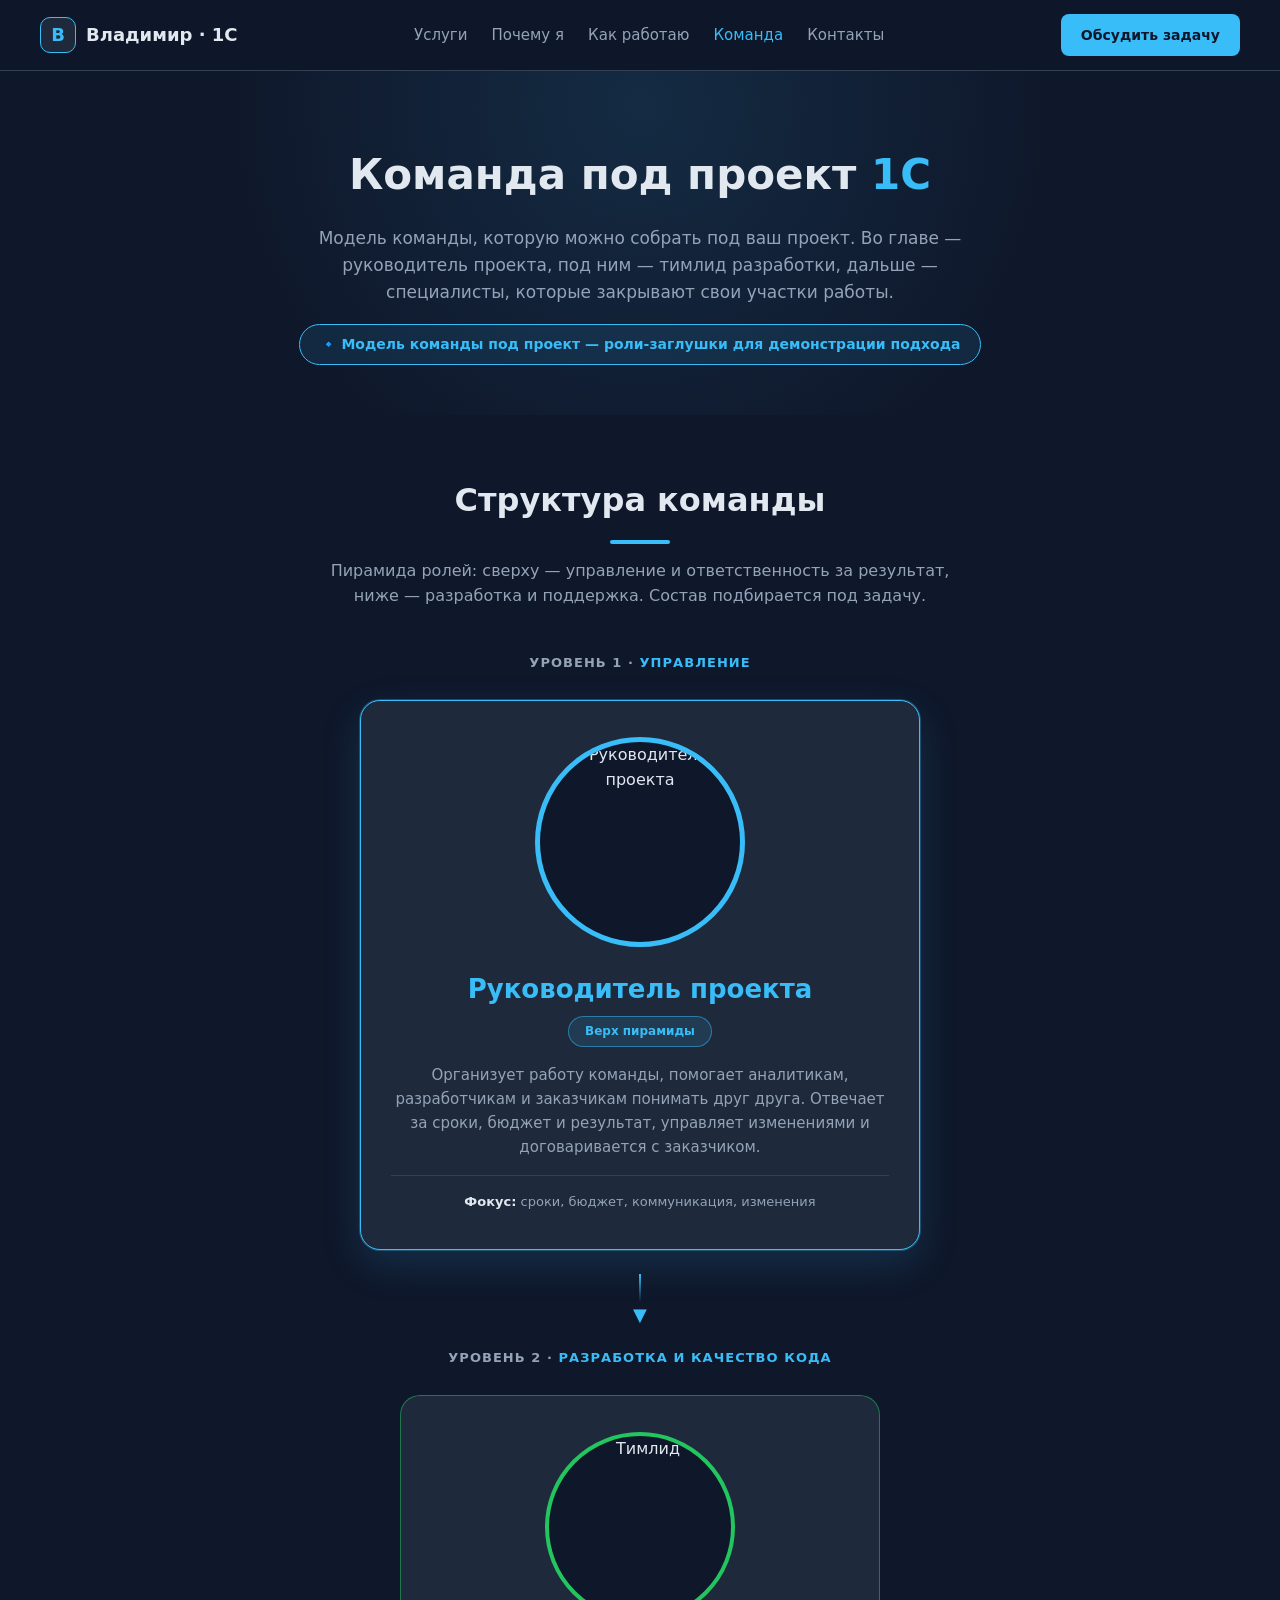
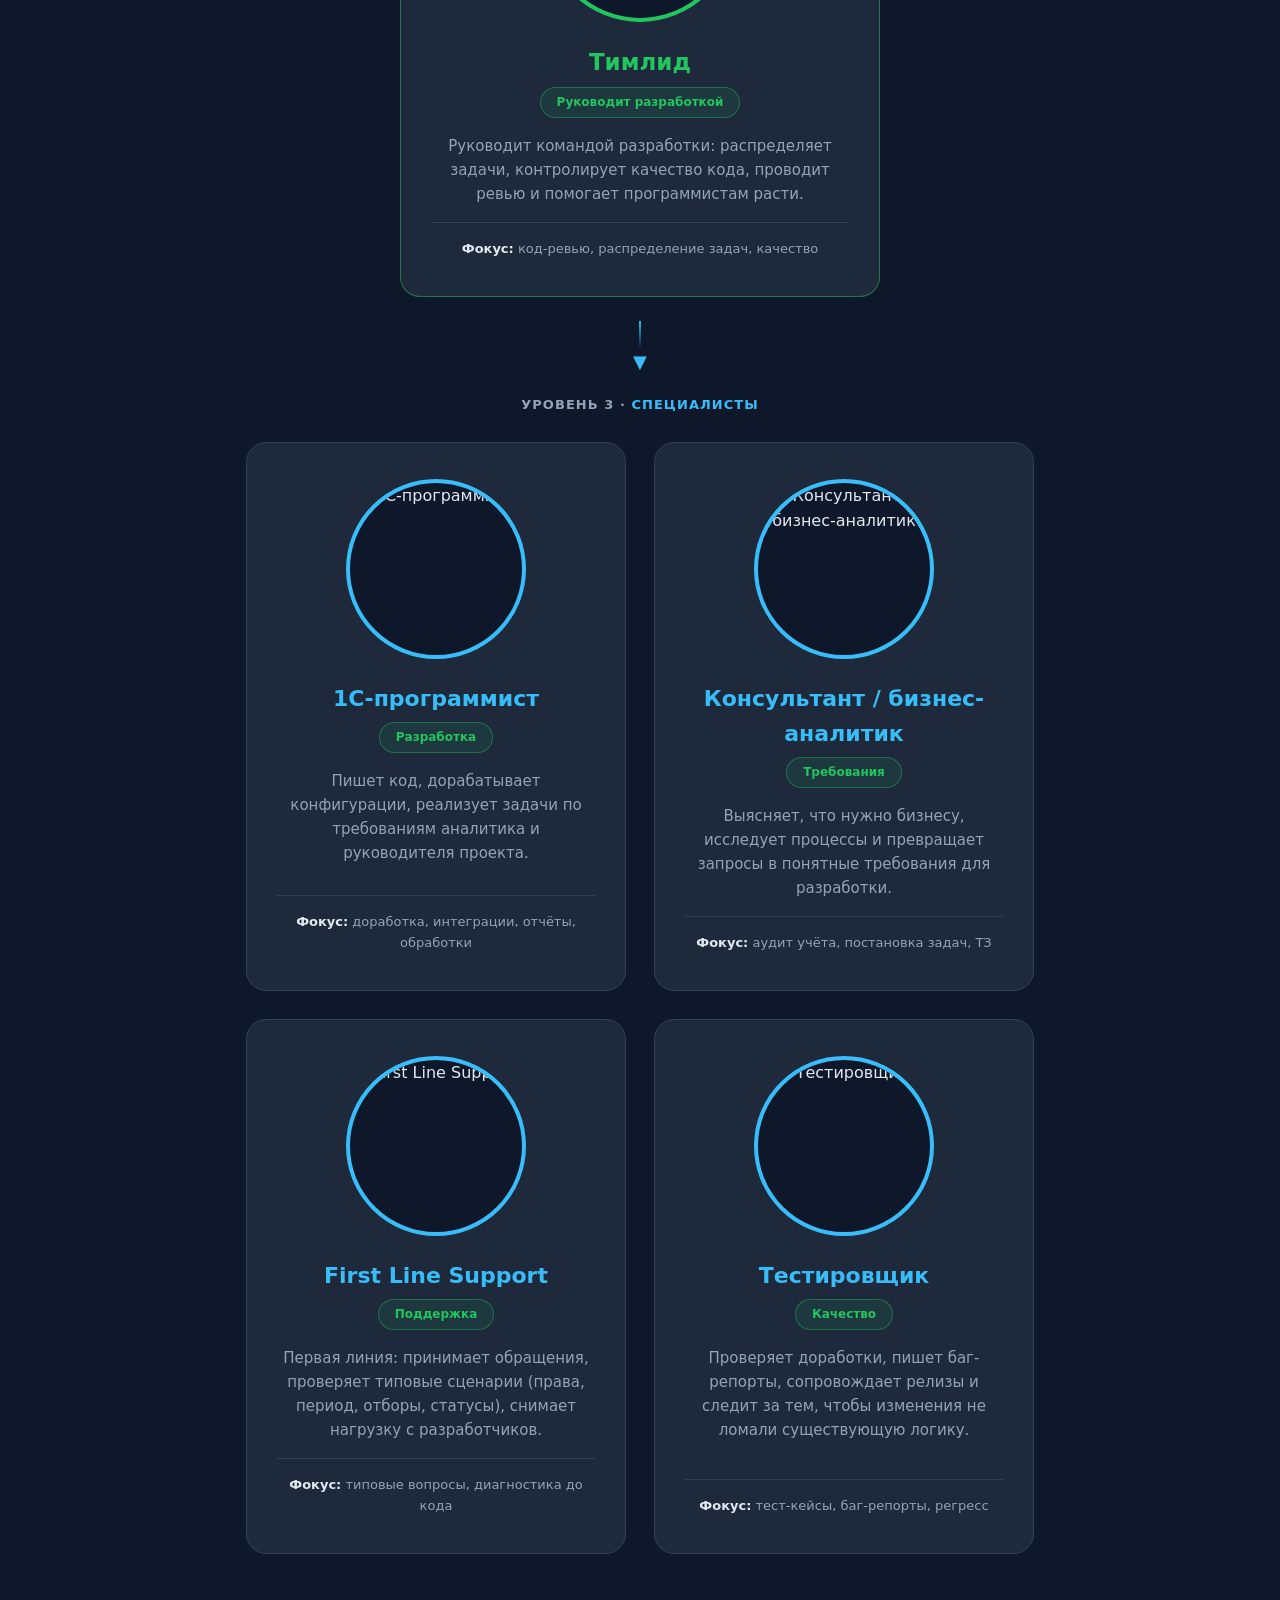
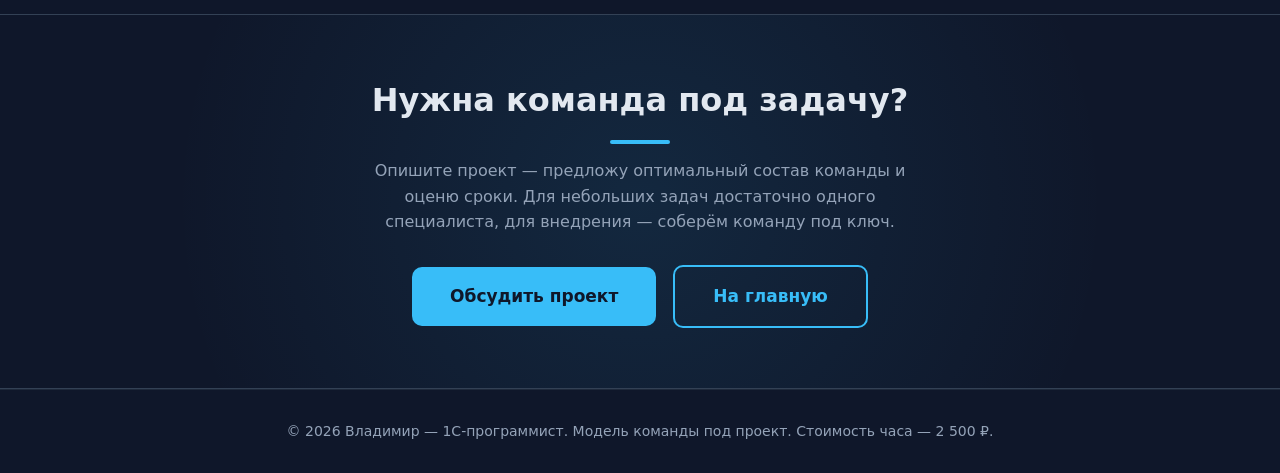
==== team.html @ 7206ac7e "Baseline: site as-is before SEO/refactor" ====
<!DOCTYPE html>
<html lang="ru">
<head>
<meta charset="UTF-8">
<meta name="viewport" content="width=device-width, initial-scale=1.0">
<title>Наша команда — модель команды под проект | Владимир, 1С</title>
<meta name="description" content="Модель команды под проект 1С: руководитель проекта, тимлид, программист, аналитик, первая линия поддержки, тестировщик. Роли-заглушки для демонстрации модели работы.">
<meta name="robots" content="noindex, follow">
<link rel="canonical" href="https://example.com/team.html">
<link rel="icon" href="data:image/svg+xml,%3Csvg xmlns='http://www.w3.org/2000/svg' viewBox='0 0 64 64'%3E%3Crect width='64' height='64' rx='12' fill='%230f172a'/%3E%3Ctext x='50%25' y='54%25' font-family='Segoe UI,sans-serif' font-size='36' font-weight='700' fill='%2338bdf8' text-anchor='middle' dominant-baseline='middle'%3EВ%3C/text%3E%3C/svg%3E">
<meta name="theme-color" content="#0f172a">
<style>
  :root{
    --bg:#0f172a; --card:#1e293b; --accent:#38bdf8; --accent2:#22c55e;
    --text:#e2e8f0; --muted:#94a3b8; --border:#334155;
  }
  *{margin:0;padding:0;box-sizing:border-box;}
  html{scroll-behavior:smooth;}
  body{font-family:'Segoe UI',system-ui,-apple-system,sans-serif;background:var(--bg);color:var(--text);line-height:1.6;}
  .container{max-width:1200px;margin:0 auto;padding:0 20px;}

  /* HEADER */
  .site-header{position:sticky;top:0;z-index:50;background:rgba(15,23,42,.88);backdrop-filter:blur(10px);border-bottom:1px solid var(--border);}
  .nav{display:flex;align-items:center;justify-content:space-between;padding:14px 0;}
  .logo{display:flex;align-items:center;gap:10px;font-weight:700;font-size:18px;text-decoration:none;color:var(--text);}
  .logo-mark{width:36px;height:36px;border-radius:10px;display:grid;place-items:center;background:var(--card);border:1px solid var(--accent);color:var(--accent);font-weight:800;}
  .nav-links{display:flex;gap:24px;list-style:none;}
  .nav-links a{color:var(--muted);text-decoration:none;font-size:15px;transition:.2s;}
  .nav-links a:hover{color:var(--accent);}
  .nav-links a.active{color:var(--accent);}
  .nav-cta{padding:10px 20px;border-radius:8px;background:var(--accent);color:#0f172a;font-weight:600;text-decoration:none;font-size:14px;}
  .nav-toggle{display:none;background:none;border:1px solid var(--border);color:var(--text);border-radius:8px;padding:8px 12px;cursor:pointer;}

  /* HERO */
  .team-hero{padding:70px 0 50px;text-align:center;background:radial-gradient(circle at 50% 10%, rgba(56,189,248,.12), transparent 60%);}
  .team-hero h1{font-size:clamp(26px,5vw,42px);margin-bottom:16px;}
  .team-hero h1 span{color:var(--accent);}
  .team-hero p{color:var(--muted);max-width:680px;margin:0 auto 18px;font-size:17px;}
  .model-note{display:inline-block;padding:8px 20px;border-radius:50px;background:rgba(56,189,248,.1);border:1px solid var(--accent);color:var(--accent);font-size:14px;font-weight:600;}

  /* SECTION */
  section{padding:60px 0;}
  h2{font-size:clamp(24px,4vw,32px);margin-bottom:14px;text-align:center;}
  h2::after{content:'';display:block;width:60px;height:4px;background:var(--accent);margin:14px auto 0;border-radius:2px;}
  .section-sub{text-align:center;color:var(--muted);max-width:640px;margin:0 auto 44px;font-size:16px;}

  /* ===== ПИРАМИДА ===== */
  .pyramid{display:flex;flex-direction:column;gap:20px;align-items:center;}

  .pyramid-level{width:100%;display:flex;justify-content:center;gap:28px;flex-wrap:wrap;}

  /* стрелки между уровнями */
  .pyramid-arrow{display:flex;flex-direction:column;align-items:center;gap:4px;color:var(--muted);font-size:13px;margin:4px 0;}
  .pyramid-arrow .line{width:2px;height:28px;background:linear-gradient(var(--accent), transparent);}
  .pyramid-arrow .chev{color:var(--accent);font-size:18px;line-height:1;}

  /* карточка роли — крупная */
  .role-card{
    background:var(--card);border:1px solid var(--border);border-radius:20px;
    padding:36px 30px;transition:.25s;display:flex;flex-direction:column;align-items:center;text-align:center;
    width:380px;max-width:100%;
  }
  .role-card:hover{transform:translateY(-6px);border-color:var(--accent);}
  .role-card.lead{border-color:var(--accent);box-shadow:0 0 0 1px rgba(56,189,248,.3), 0 14px 40px rgba(56,189,248,.15);width:560px;}
  .role-card.lead h3{color:var(--accent);}
  .role-card.second{border-color:rgba(34,197,94,.5);width:480px;}
  .role-card.second h3{color:var(--accent2);}

  /* аватар — крупный */
  .role-avatar{
    width:180px;height:180px;border-radius:50%;object-fit:cover;
    border:4px solid var(--accent);margin-bottom:22px;background:var(--bg);
  }
  .role-card.lead .role-avatar{width:210px;height:210px;border-width:5px;}
  .role-card.second .role-avatar{width:190px;height:190px;border-color:var(--accent2);}

  .role-card h3{font-size:22px;margin-bottom:6px;color:var(--accent);}
  .role-card.lead h3{font-size:26px;}
  .role-card.second h3{font-size:23px;color:var(--accent2);}

  .role-tag{display:inline-block;padding:5px 16px;border-radius:50px;background:rgba(34,197,94,.1);border:1px solid rgba(34,197,94,.4);color:var(--accent2);font-size:12px;font-weight:600;margin-bottom:16px;}
  .role-card.lead .role-tag{background:rgba(56,189,248,.12);border-color:rgba(56,189,248,.5);color:var(--accent);}
  .role-card p{color:var(--muted);font-size:15px;flex-grow:1;max-width:520px;}
  .role-focus{margin-top:16px;padding-top:16px;border-top:1px solid var(--border);font-size:13px;color:var(--muted);width:100%;}
  .role-focus strong{color:var(--text);}

  .level-label{
    font-size:13px;font-weight:700;letter-spacing:.08em;text-transform:uppercase;
    color:var(--muted);margin-bottom:6px;text-align:center;
  }
  .level-label span{color:var(--accent);}

  /* CTA */
  .team-cta{text-align:center;padding:60px 20px;background:radial-gradient(circle at 50% 50%, rgba(56,189,248,.1), transparent 70%);border-top:1px solid var(--border);border-bottom:1px solid var(--border);}
  .team-cta h2{margin-bottom:14px;}
  .team-cta p{color:var(--muted);max-width:560px;margin:0 auto 30px;font-size:16px;}
  .btn{display:inline-block;padding:16px 38px;border-radius:10px;background:var(--accent);color:#0f172a;font-weight:700;text-decoration:none;font-size:17px;transition:.2s;}
  .btn:hover{background:#7dd3fc;transform:translateY(-2px);}
  .btn-secondary{background:transparent;color:var(--accent);border:2px solid var(--accent);margin-left:12px;}
  .btn-secondary:hover{background:rgba(56,189,248,.1);}

  footer{padding:30px 0;text-align:center;color:var(--muted);font-size:14px;border-top:1px solid var(--card);}

  @media(max-width:820px){
    .nav-links{display:none;position:absolute;top:100%;left:0;right:0;flex-direction:column;background:var(--bg);border-bottom:1px solid var(--border);padding:16px 20px;gap:14px;}
    .nav-links.open{display:flex;}
    .nav-toggle{display:block;}
    .nav-cta{display:none;}
  }
  @media(max-width:768px){
    .role-card,.role-card.lead,.role-card.second{width:100%;padding:28px 22px;}
    .role-avatar,.role-card.lead .role-avatar,.role-card.second .role-avatar{width:150px;height:150px;}
    .pyramid-level{flex-direction:column;align-items:center;}
    .btn-secondary{margin-left:0;margin-top:12px;}
  }
  @media(prefers-reduced-motion:reduce){
    html{scroll-behavior:auto;}
    .role-card:hover,.btn:hover{transform:none;}
  }
</style>
</head>
<body>

  <header class="site-header">
    <div class="container nav">
      <a href="index.html" class="logo"><span class="logo-mark">В</span> Владимир · 1С</a>
      <button class="nav-toggle" aria-label="Меню" onclick="document.querySelector('.nav-links').classList.toggle('open')">☰</button>
      <ul class="nav-links">
        <li><a href="services.html">Услуги</a></li>
        <li><a href="index.html#about">Почему я</a></li>
        <li><a href="index.html#steps">Как работаю</a></li>
        <li><a href="team.html" class="active">Команда</a></li>
        <li><a href="index.html#contacts">Контакты</a></li>
      </ul>
      <a href="index.html#contacts" class="nav-cta">Обсудить задачу</a>
    </div>
  </header>

  <header class="team-hero">
    <div class="container">
      <h1>Команда под проект <span>1С</span></h1>
      <p>Модель команды, которую можно собрать под ваш проект. Во главе — руководитель проекта, под ним — тимлид разработки, дальше — специалисты, которые закрывают свои участки работы.</p>
      <div class="model-note">🔹 Модель команды под проект — роли-заглушки для демонстрации подхода</div>
    </div>
  </header>

  <section>
    <div class="container">
      <h2>Структура команды</h2>
      <p class="section-sub">Пирамида ролей: сверху — управление и ответственность за результат, ниже — разработка и поддержка. Состав подбирается под задачу.</p>

      <div class="pyramid">

        <!-- УРОВЕНЬ 1 -->
        <div class="level-label">Уровень 1 · <span>Управление</span></div>
        <div class="pyramid-level">
          <div class="role-card lead">
            <img class="role-avatar"
                 src="https://images.unsplash.com/photo-1556157382-97eda2d62296?w=400&h=400&fit=crop&crop=face"
                 alt="Руководитель проекта" loading="lazy">
            <h3>Руководитель проекта</h3>
            <span class="role-tag">Верх пирамиды</span>
            <p>Организует работу команды, помогает аналитикам, разработчикам и заказчикам понимать друг друга. Отвечает за сроки, бюджет и результат, управляет изменениями и договаривается с заказчиком.</p>
            <div class="role-focus"><strong>Фокус:</strong> сроки, бюджет, коммуникация, изменения</div>
          </div>
        </div>

        <div class="pyramid-arrow"><div class="line"></div><div class="chev">▼</div></div>

        <!-- УРОВЕНЬ 2 -->
        <div class="level-label">Уровень 2 · <span>Разработка и качество кода</span></div>
        <div class="pyramid-level">
          <div class="role-card second">
            <img class="role-avatar"
                 src="https://images.unsplash.com/photo-1560250097-0b93528c311a?w=400&h=400&fit=crop&crop=face"
                 alt="Тимлид" loading="lazy">
            <h3>Тимлид</h3>
            <span class="role-tag">Руководит разработкой</span>
            <p>Руководит командой разработки: распределяет задачи, контролирует качество кода, проводит ревью и помогает программистам расти.</p>
            <div class="role-focus"><strong>Фокус:</strong> код-ревью, распределение задач, качество</div>
          </div>
        </div>

        <div class="pyramid-arrow"><div class="line"></div><div class="chev">▼</div></div>

        <!-- УРОВЕНЬ 3 -->
        <div class="level-label">Уровень 3 · <span>Специалисты</span></div>
        <div class="pyramid-level">

          <div class="role-card">
            <img class="role-avatar"
                 src="https://images.unsplash.com/photo-1507003211169-0a1dd7228f2d?w=400&h=400&fit=crop&crop=face"
                 alt="1С-программист" loading="lazy">
            <h3>1С-программист</h3>
            <span class="role-tag">Разработка</span>
            <p>Пишет код, дорабатывает конфигурации, реализует задачи по требованиям аналитика и руководителя проекта.</p>
            <div class="role-focus"><strong>Фокус:</strong> доработка, интеграции, отчёты, обработки</div>
          </div>

          <div class="role-card">
            <img class="role-avatar"
                 src="https://images.unsplash.com/photo-1573496359142-b8d87734a5a2?w=400&h=400&fit=crop&crop=face"
                 alt="Консультант / бизнес-аналитик" loading="lazy">
            <h3>Консультант / бизнес-аналитик</h3>
            <span class="role-tag">Требования</span>
            <p>Выясняет, что нужно бизнесу, исследует процессы и превращает запросы в понятные требования для разработки.</p>
            <div class="role-focus"><strong>Фокус:</strong> аудит учёта, постановка задач, ТЗ</div>
          </div>

          <div class="role-card">
            <img class="role-avatar"
                 src="https://images.unsplash.com/photo-1580894732444-8ecded7900cd?w=400&h=400&fit=crop&crop=face"
                 alt="First Line Support" loading="lazy">
            <h3>First Line Support</h3>
            <span class="role-tag">Поддержка</span>
            <p>Первая линия: принимает обращения, проверяет типовые сценарии (права, период, отборы, статусы), снимает нагрузку с разработчиков.</p>
            <div class="role-focus"><strong>Фокус:</strong> типовые вопросы, диагностика до кода</div>
          </div>

          <div class="role-card">
            <img class="role-avatar"
                 src="https://images.unsplash.com/photo-1551836022-d5d88e9218df?w=400&h=400&fit=crop&crop=face"
                 alt="Тестировщик" loading="lazy">
            <h3>Тестировщик</h3>
            <span class="role-tag">Качество</span>
            <p>Проверяет доработки, пишет баг-репорты, сопровождает релизы и следит за тем, чтобы изменения не ломали существующую логику.</p>
            <div class="role-focus"><strong>Фокус:</strong> тест-кейсы, баг-репорты, регресс</div>
          </div>

        </div>

      </div>
    </div>
  </section>

  <section class="team-cta">
    <div class="container">
      <h2>Нужна команда под задачу?</h2>
      <p>Опишите проект — предложу оптимальный состав команды и оценю сроки. Для небольших задач достаточно одного специалиста, для внедрения — соберём команду под ключ.</p>
      <a href="index.html#contacts" class="btn">Обсудить проект</a>
      <a href="index.html" class="btn btn-secondary">На главную</a>
    </div>
  </section>

  <footer>
    <div class="container">
      © <span id="year"></span> Владимир — 1С-программист. Модель команды под проект. Стоимость часа — 2 500 ₽.
    </div>
  </footer>

  <script>
    document.getElementById('year').textContent = new Date().getFullYear();
    document.querySelectorAll('.nav-links a').forEach(a => {
      a.addEventListener('click', () => document.querySelector('.nav-links').classList.remove('open'));
    });
  </script>

</body>
</html>
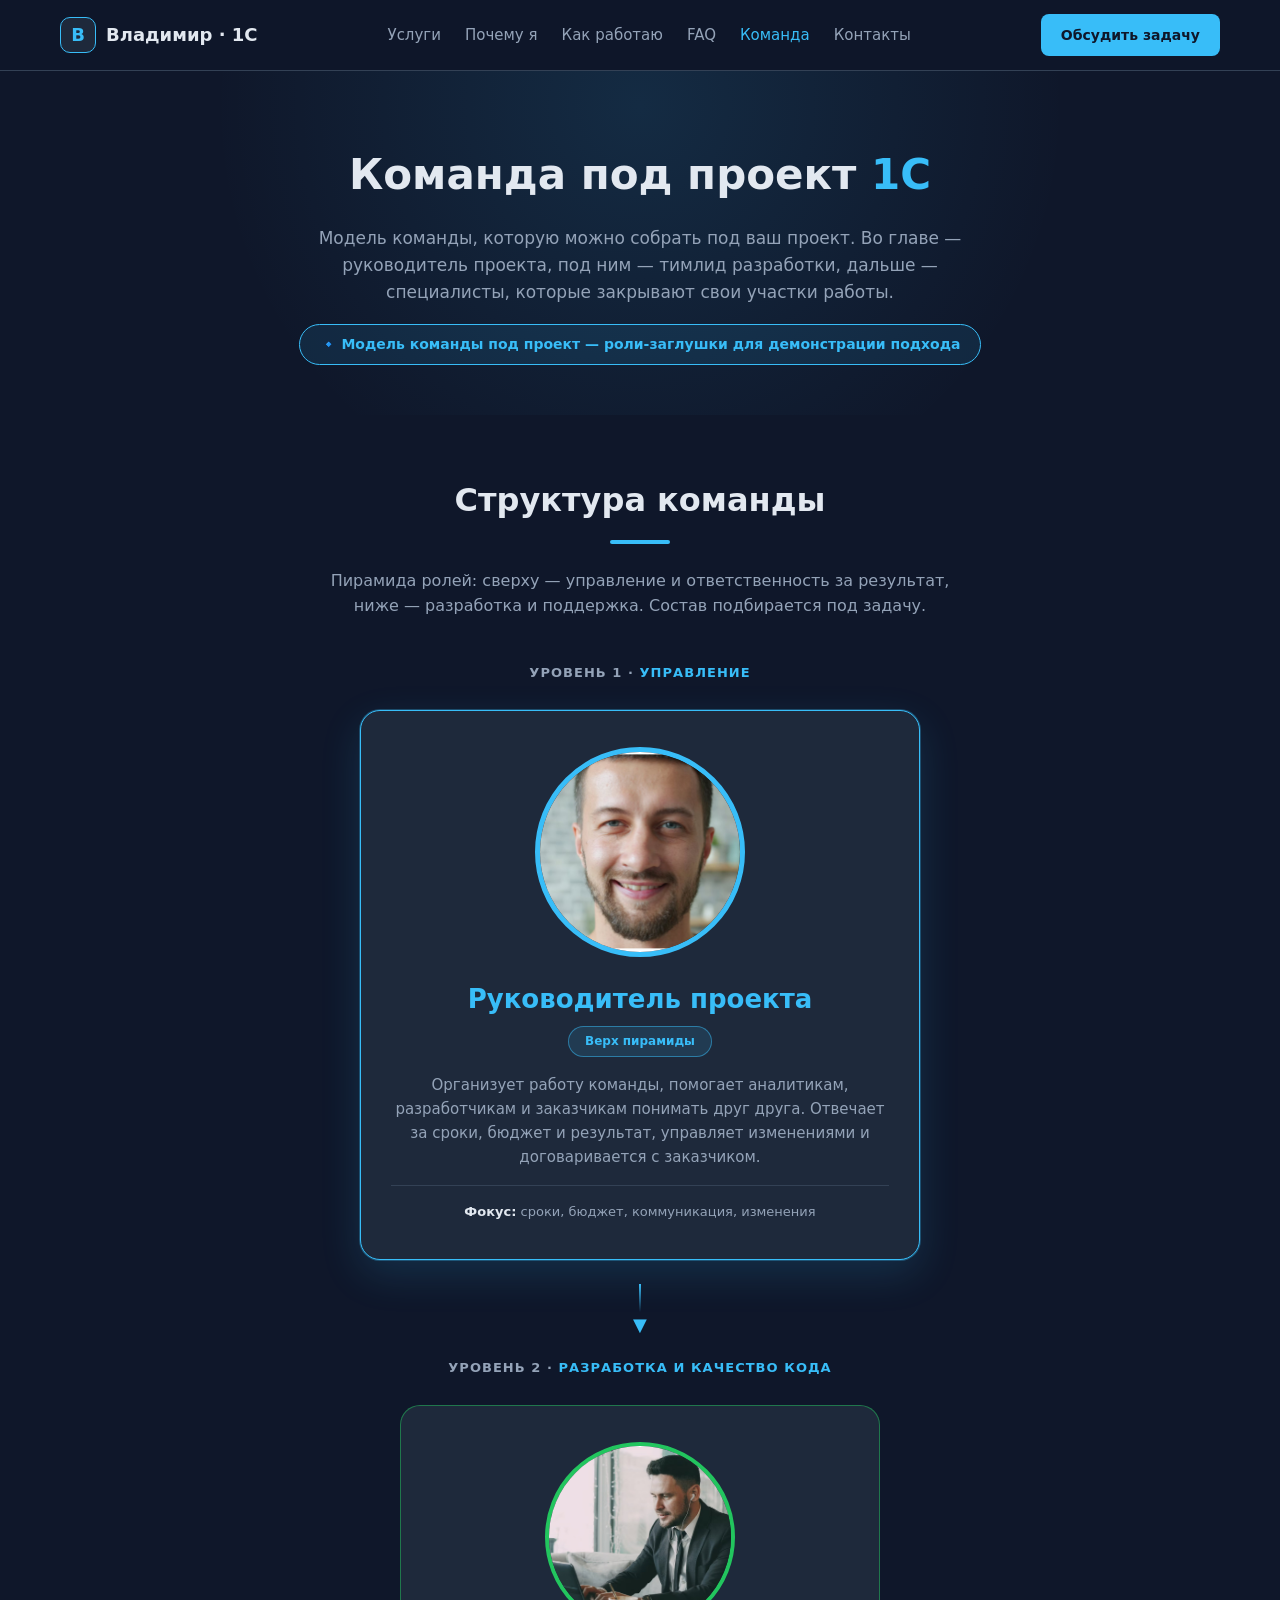
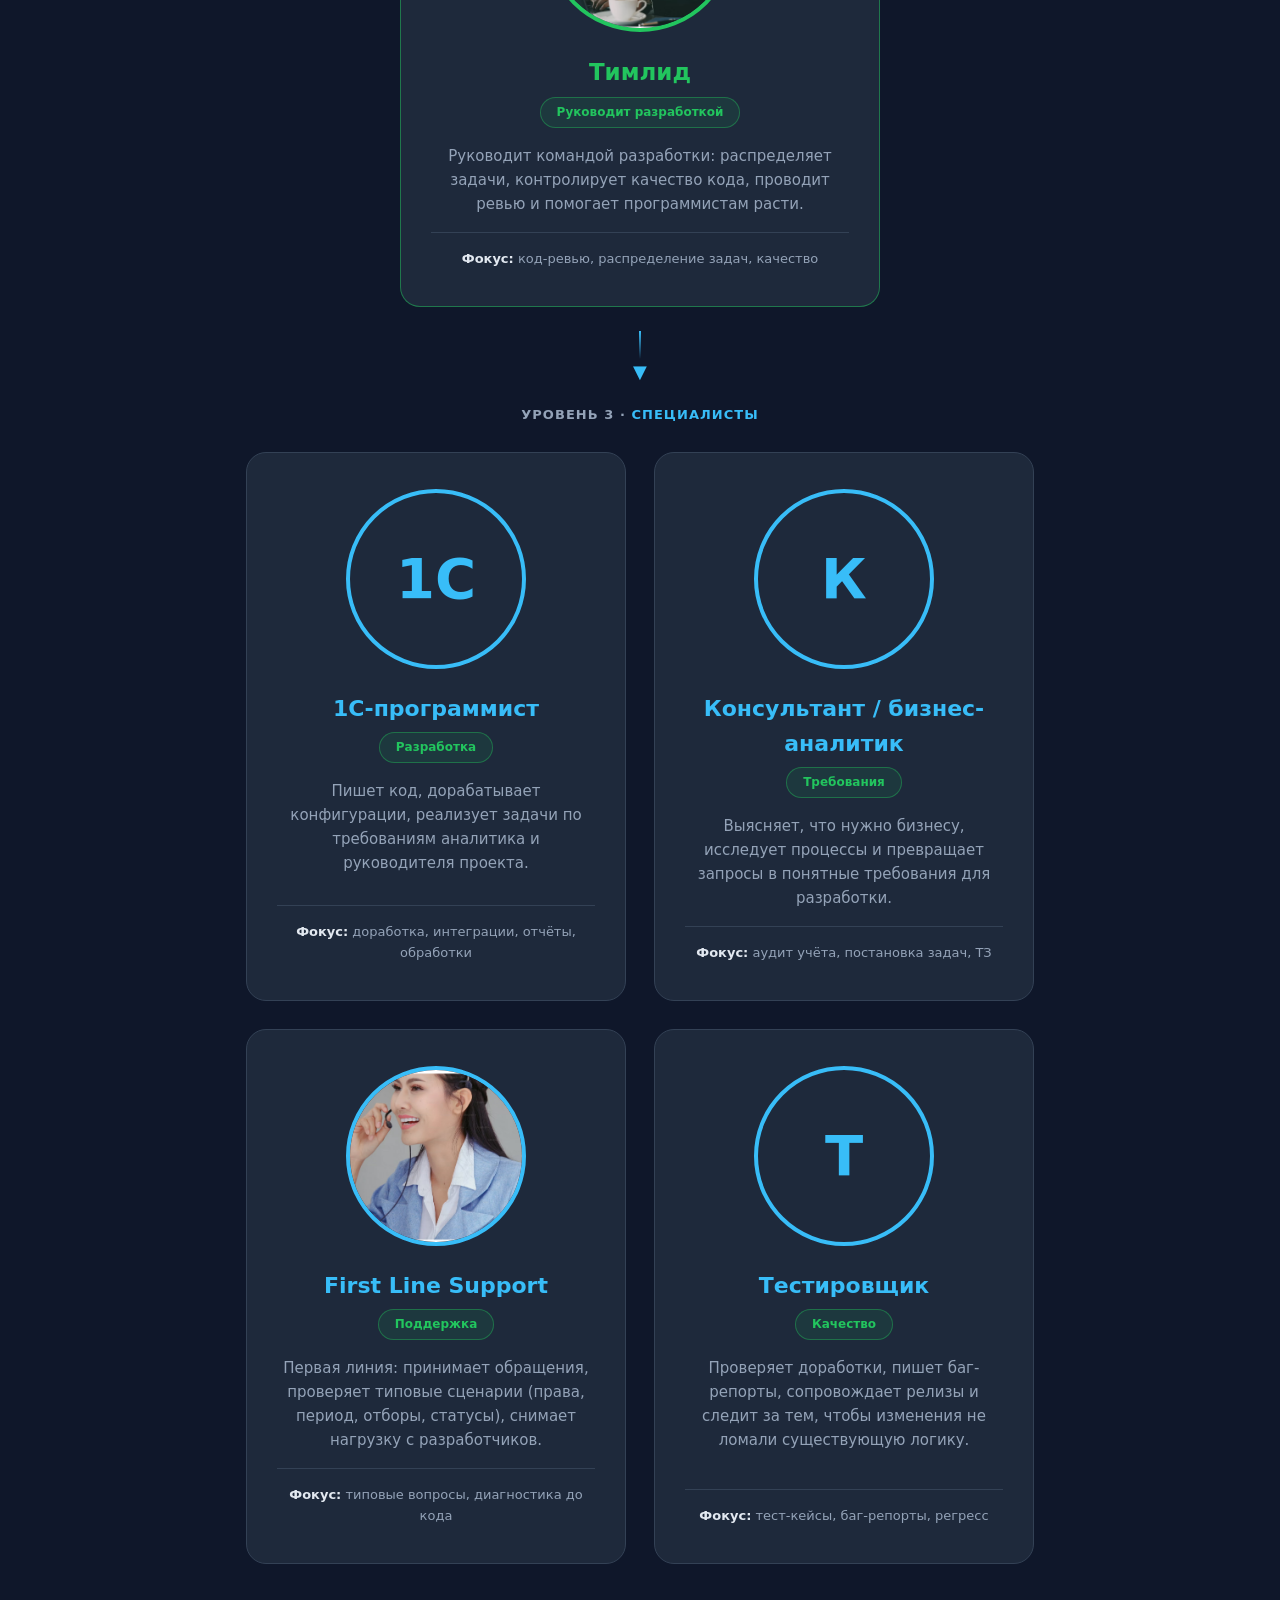
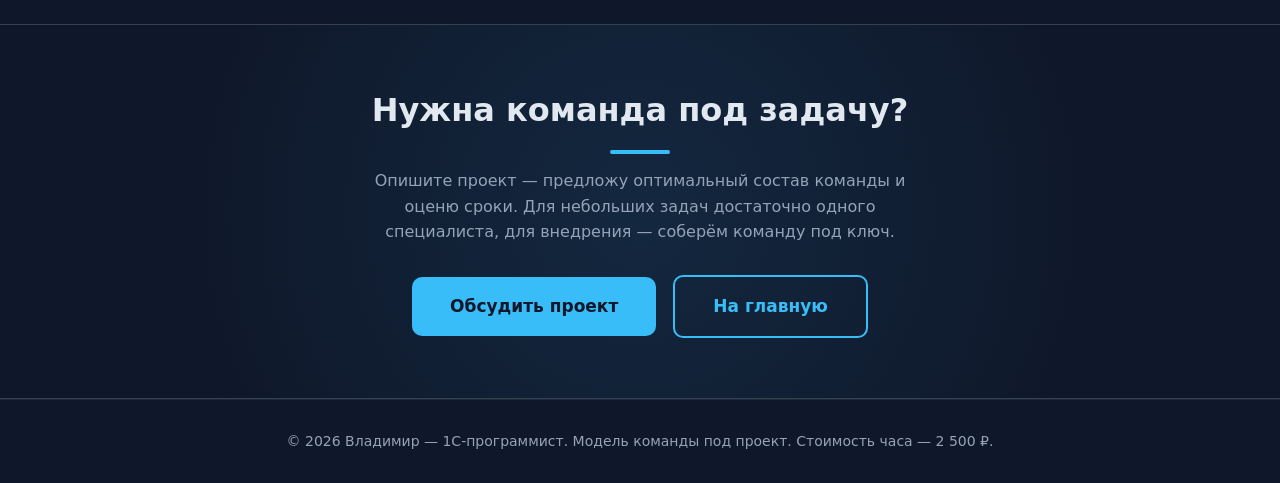
==== commit 5d66a467: "SEO to qwerty-it.ru, shared CSS/JS, local images, a11y, 404, tools" ====
--- a/team.html
+++ b/team.html
@@ -6,134 +6,41 @@
 <title>Наша команда — модель команды под проект | Владимир, 1С</title>
 <meta name="description" content="Модель команды под проект 1С: руководитель проекта, тимлид, программист, аналитик, первая линия поддержки, тестировщик. Роли-заглушки для демонстрации модели работы.">
 <meta name="robots" content="noindex, follow">
-<link rel="canonical" href="https://example.com/team.html">
+<link rel="canonical" href="https://qwerty-it.ru/team.html">
+
+<!-- Open Graph -->
+<meta property="og:type" content="website">
+<meta property="og:locale" content="ru_RU">
+<meta property="og:title" content="Команда под проект 1С — модель ролей">
+<meta property="og:description" content="Пирамида ролей: руководитель проекта, тимлид, программист, аналитик, первая линия поддержки, тестировщик.">
+<meta property="og:url" content="https://qwerty-it.ru/team.html">
+<meta property="og:image" content="https://qwerty-it.ru/img/og-image.jpg">
+<meta property="og:image:width" content="1200">
+<meta property="og:image:height" content="630">
+
 <link rel="icon" href="data:image/svg+xml,%3Csvg xmlns='http://www.w3.org/2000/svg' viewBox='0 0 64 64'%3E%3Crect width='64' height='64' rx='12' fill='%230f172a'/%3E%3Ctext x='50%25' y='54%25' font-family='Segoe UI,sans-serif' font-size='36' font-weight='700' fill='%2338bdf8' text-anchor='middle' dominant-baseline='middle'%3EВ%3C/text%3E%3C/svg%3E">
+<link rel="apple-touch-icon" href="img/favicon.png">
 <meta name="theme-color" content="#0f172a">
-<style>
-  :root{
-    --bg:#0f172a; --card:#1e293b; --accent:#38bdf8; --accent2:#22c55e;
-    --text:#e2e8f0; --muted:#94a3b8; --border:#334155;
-  }
-  *{margin:0;padding:0;box-sizing:border-box;}
-  html{scroll-behavior:smooth;}
-  body{font-family:'Segoe UI',system-ui,-apple-system,sans-serif;background:var(--bg);color:var(--text);line-height:1.6;}
-  .container{max-width:1200px;margin:0 auto;padding:0 20px;}
 
-  /* HEADER */
-  .site-header{position:sticky;top:0;z-index:50;background:rgba(15,23,42,.88);backdrop-filter:blur(10px);border-bottom:1px solid var(--border);}
-  .nav{display:flex;align-items:center;justify-content:space-between;padding:14px 0;}
-  .logo{display:flex;align-items:center;gap:10px;font-weight:700;font-size:18px;text-decoration:none;color:var(--text);}
-  .logo-mark{width:36px;height:36px;border-radius:10px;display:grid;place-items:center;background:var(--card);border:1px solid var(--accent);color:var(--accent);font-weight:800;}
-  .nav-links{display:flex;gap:24px;list-style:none;}
-  .nav-links a{color:var(--muted);text-decoration:none;font-size:15px;transition:.2s;}
-  .nav-links a:hover{color:var(--accent);}
-  .nav-links a.active{color:var(--accent);}
-  .nav-cta{padding:10px 20px;border-radius:8px;background:var(--accent);color:#0f172a;font-weight:600;text-decoration:none;font-size:14px;}
-  .nav-toggle{display:none;background:none;border:1px solid var(--border);color:var(--text);border-radius:8px;padding:8px 12px;cursor:pointer;}
-
-  /* HERO */
-  .team-hero{padding:70px 0 50px;text-align:center;background:radial-gradient(circle at 50% 10%, rgba(56,189,248,.12), transparent 60%);}
-  .team-hero h1{font-size:clamp(26px,5vw,42px);margin-bottom:16px;}
-  .team-hero h1 span{color:var(--accent);}
-  .team-hero p{color:var(--muted);max-width:680px;margin:0 auto 18px;font-size:17px;}
-  .model-note{display:inline-block;padding:8px 20px;border-radius:50px;background:rgba(56,189,248,.1);border:1px solid var(--accent);color:var(--accent);font-size:14px;font-weight:600;}
-
-  /* SECTION */
-  section{padding:60px 0;}
-  h2{font-size:clamp(24px,4vw,32px);margin-bottom:14px;text-align:center;}
-  h2::after{content:'';display:block;width:60px;height:4px;background:var(--accent);margin:14px auto 0;border-radius:2px;}
-  .section-sub{text-align:center;color:var(--muted);max-width:640px;margin:0 auto 44px;font-size:16px;}
-
-  /* ===== ПИРАМИДА ===== */
-  .pyramid{display:flex;flex-direction:column;gap:20px;align-items:center;}
-
-  .pyramid-level{width:100%;display:flex;justify-content:center;gap:28px;flex-wrap:wrap;}
-
-  /* стрелки между уровнями */
-  .pyramid-arrow{display:flex;flex-direction:column;align-items:center;gap:4px;color:var(--muted);font-size:13px;margin:4px 0;}
-  .pyramid-arrow .line{width:2px;height:28px;background:linear-gradient(var(--accent), transparent);}
-  .pyramid-arrow .chev{color:var(--accent);font-size:18px;line-height:1;}
-
-  /* карточка роли — крупная */
-  .role-card{
-    background:var(--card);border:1px solid var(--border);border-radius:20px;
-    padding:36px 30px;transition:.25s;display:flex;flex-direction:column;align-items:center;text-align:center;
-    width:380px;max-width:100%;
-  }
-  .role-card:hover{transform:translateY(-6px);border-color:var(--accent);}
-  .role-card.lead{border-color:var(--accent);box-shadow:0 0 0 1px rgba(56,189,248,.3), 0 14px 40px rgba(56,189,248,.15);width:560px;}
-  .role-card.lead h3{color:var(--accent);}
-  .role-card.second{border-color:rgba(34,197,94,.5);width:480px;}
-  .role-card.second h3{color:var(--accent2);}
-
-  /* аватар — крупный */
-  .role-avatar{
-    width:180px;height:180px;border-radius:50%;object-fit:cover;
-    border:4px solid var(--accent);margin-bottom:22px;background:var(--bg);
-  }
-  .role-card.lead .role-avatar{width:210px;height:210px;border-width:5px;}
-  .role-card.second .role-avatar{width:190px;height:190px;border-color:var(--accent2);}
-
-  .role-card h3{font-size:22px;margin-bottom:6px;color:var(--accent);}
-  .role-card.lead h3{font-size:26px;}
-  .role-card.second h3{font-size:23px;color:var(--accent2);}
-
-  .role-tag{display:inline-block;padding:5px 16px;border-radius:50px;background:rgba(34,197,94,.1);border:1px solid rgba(34,197,94,.4);color:var(--accent2);font-size:12px;font-weight:600;margin-bottom:16px;}
-  .role-card.lead .role-tag{background:rgba(56,189,248,.12);border-color:rgba(56,189,248,.5);color:var(--accent);}
-  .role-card p{color:var(--muted);font-size:15px;flex-grow:1;max-width:520px;}
-  .role-focus{margin-top:16px;padding-top:16px;border-top:1px solid var(--border);font-size:13px;color:var(--muted);width:100%;}
-  .role-focus strong{color:var(--text);}
-
-  .level-label{
-    font-size:13px;font-weight:700;letter-spacing:.08em;text-transform:uppercase;
-    color:var(--muted);margin-bottom:6px;text-align:center;
-  }
-  .level-label span{color:var(--accent);}
-
-  /* CTA */
-  .team-cta{text-align:center;padding:60px 20px;background:radial-gradient(circle at 50% 50%, rgba(56,189,248,.1), transparent 70%);border-top:1px solid var(--border);border-bottom:1px solid var(--border);}
-  .team-cta h2{margin-bottom:14px;}
-  .team-cta p{color:var(--muted);max-width:560px;margin:0 auto 30px;font-size:16px;}
-  .btn{display:inline-block;padding:16px 38px;border-radius:10px;background:var(--accent);color:#0f172a;font-weight:700;text-decoration:none;font-size:17px;transition:.2s;}
-  .btn:hover{background:#7dd3fc;transform:translateY(-2px);}
-  .btn-secondary{background:transparent;color:var(--accent);border:2px solid var(--accent);margin-left:12px;}
-  .btn-secondary:hover{background:rgba(56,189,248,.1);}
-
-  footer{padding:30px 0;text-align:center;color:var(--muted);font-size:14px;border-top:1px solid var(--card);}
-
-  @media(max-width:820px){
-    .nav-links{display:none;position:absolute;top:100%;left:0;right:0;flex-direction:column;background:var(--bg);border-bottom:1px solid var(--border);padding:16px 20px;gap:14px;}
-    .nav-links.open{display:flex;}
-    .nav-toggle{display:block;}
-    .nav-cta{display:none;}
-  }
-  @media(max-width:768px){
-    .role-card,.role-card.lead,.role-card.second{width:100%;padding:28px 22px;}
-    .role-avatar,.role-card.lead .role-avatar,.role-card.second .role-avatar{width:150px;height:150px;}
-    .pyramid-level{flex-direction:column;align-items:center;}
-    .btn-secondary{margin-left:0;margin-top:12px;}
-  }
-  @media(prefers-reduced-motion:reduce){
-    html{scroll-behavior:auto;}
-    .role-card:hover,.btn:hover{transform:none;}
-  }
-</style>
+<!-- Стили (общие для всех страниц) -->
+<link rel="stylesheet" href="css/style.css">
 </head>
-<body>
+<body class="page-team">
 
   <header class="site-header">
-    <div class="container nav">
-      <a href="index.html" class="logo"><span class="logo-mark">В</span> Владимир · 1С</a>
-      <button class="nav-toggle" aria-label="Меню" onclick="document.querySelector('.nav-links').classList.toggle('open')">☰</button>
-      <ul class="nav-links">
-        <li><a href="services.html">Услуги</a></li>
+    <nav class="container nav" aria-label="Основная навигация">
+      <a href="index.html" class="logo"><span class="logo-mark" aria-hidden="true">В</span> Владимир · 1С</a>
+      <button class="nav-toggle" type="button" aria-label="Меню" aria-controls="primary-nav" aria-expanded="false">☰</button>
+      <ul class="nav-links" id="primary-nav">
+        <li><a href="index.html#services">Услуги</a></li>
         <li><a href="index.html#about">Почему я</a></li>
         <li><a href="index.html#steps">Как работаю</a></li>
-        <li><a href="team.html" class="active">Команда</a></li>
+        <li><a href="index.html#faq">FAQ</a></li>
+        <li><a href="team.html" aria-current="page">Команда</a></li>
         <li><a href="index.html#contacts">Контакты</a></li>
       </ul>
       <a href="index.html#contacts" class="nav-cta">Обсудить задачу</a>
-    </div>
+    </nav>
   </header>
 
   <header class="team-hero">
@@ -143,7 +50,6 @@
       <div class="model-note">🔹 Модель команды под проект — роли-заглушки для демонстрации подхода</div>
     </div>
   </header>
-
   <section>
     <div class="container">
       <h2>Структура команды</h2>
@@ -155,9 +61,9 @@
         <div class="level-label">Уровень 1 · <span>Управление</span></div>
         <div class="pyramid-level">
           <div class="role-card lead">
-            <img class="role-avatar"
-                 src="https://images.unsplash.com/photo-1556157382-97eda2d62296?w=400&h=400&fit=crop&crop=face"
-                 alt="Руководитель проекта" loading="lazy">
+            <img class="role-avatar avatar-photo"
+                 src="img/pm.jpg" width="210" height="210"
+                 alt="Руководитель проекта" loading="lazy" decoding="async">
             <h3>Руководитель проекта</h3>
             <span class="role-tag">Верх пирамиды</span>
             <p>Организует работу команды, помогает аналитикам, разработчикам и заказчикам понимать друг друга. Отвечает за сроки, бюджет и результат, управляет изменениями и договаривается с заказчиком.</p>
@@ -165,15 +71,15 @@
           </div>
         </div>
 
-        <div class="pyramid-arrow"><div class="line"></div><div class="chev">▼</div></div>
+        <div class="pyramid-arrow" aria-hidden="true"><div class="line"></div><div class="chev">▼</div></div>
 
         <!-- УРОВЕНЬ 2 -->
         <div class="level-label">Уровень 2 · <span>Разработка и качество кода</span></div>
         <div class="pyramid-level">
           <div class="role-card second">
-            <img class="role-avatar"
-                 src="https://images.unsplash.com/photo-1560250097-0b93528c311a?w=400&h=400&fit=crop&crop=face"
-                 alt="Тимлид" loading="lazy">
+            <img class="role-avatar avatar-photo"
+                 src="img/teamlead.jpg" width="190" height="190"
+                 alt="Тимлид" loading="lazy" decoding="async">
             <h3>Тимлид</h3>
             <span class="role-tag">Руководит разработкой</span>
             <p>Руководит командой разработки: распределяет задачи, контролирует качество кода, проводит ревью и помогает программистам расти.</p>
@@ -181,16 +87,14 @@
           </div>
         </div>
 
-        <div class="pyramid-arrow"><div class="line"></div><div class="chev">▼</div></div>
+        <div class="pyramid-arrow" aria-hidden="true"><div class="line"></div><div class="chev">▼</div></div>
 
         <!-- УРОВЕНЬ 3 -->
         <div class="level-label">Уровень 3 · <span>Специалисты</span></div>
         <div class="pyramid-level">
 
           <div class="role-card">
-            <img class="role-avatar"
-                 src="https://images.unsplash.com/photo-1507003211169-0a1dd7228f2d?w=400&h=400&fit=crop&crop=face"
-                 alt="1С-программист" loading="lazy">
+            <div class="role-avatar avatar-initials" aria-hidden="true">1С</div>
             <h3>1С-программист</h3>
             <span class="role-tag">Разработка</span>
             <p>Пишет код, дорабатывает конфигурации, реализует задачи по требованиям аналитика и руководителя проекта.</p>
@@ -198,9 +102,7 @@
           </div>
 
           <div class="role-card">
-            <img class="role-avatar"
-                 src="https://images.unsplash.com/photo-1573496359142-b8d87734a5a2?w=400&h=400&fit=crop&crop=face"
-                 alt="Консультант / бизнес-аналитик" loading="lazy">
+            <div class="role-avatar avatar-initials" aria-hidden="true">К</div>
             <h3>Консультант / бизнес-аналитик</h3>
             <span class="role-tag">Требования</span>
             <p>Выясняет, что нужно бизнесу, исследует процессы и превращает запросы в понятные требования для разработки.</p>
@@ -208,9 +110,9 @@
           </div>
 
           <div class="role-card">
-            <img class="role-avatar"
-                 src="https://images.unsplash.com/photo-1580894732444-8ecded7900cd?w=400&h=400&fit=crop&crop=face"
-                 alt="First Line Support" loading="lazy">
+            <img class="role-avatar avatar-photo"
+                 src="img/support.jpg" width="180" height="180"
+                 alt="Специалист первой линии поддержки" loading="lazy" decoding="async">
             <h3>First Line Support</h3>
             <span class="role-tag">Поддержка</span>
             <p>Первая линия: принимает обращения, проверяет типовые сценарии (права, период, отборы, статусы), снимает нагрузку с разработчиков.</p>
@@ -218,9 +120,7 @@
           </div>
 
           <div class="role-card">
-            <img class="role-avatar"
-                 src="https://images.unsplash.com/photo-1551836022-d5d88e9218df?w=400&h=400&fit=crop&crop=face"
-                 alt="Тестировщик" loading="lazy">
+            <div class="role-avatar avatar-initials" aria-hidden="true">Т</div>
             <h3>Тестировщик</h3>
             <span class="role-tag">Качество</span>
             <p>Проверяет доработки, пишет баг-репорты, сопровождает релизы и следит за тем, чтобы изменения не ломали существующую логику.</p>
@@ -232,7 +132,6 @@
       </div>
     </div>
   </section>
-
   <section class="team-cta">
     <div class="container">
       <h2>Нужна команда под задачу?</h2>
@@ -248,12 +147,8 @@
     </div>
   </footer>
 
-  <script>
-    document.getElementById('year').textContent = new Date().getFullYear();
-    document.querySelectorAll('.nav-links a').forEach(a => {
-      a.addEventListener('click', () => document.querySelector('.nav-links').classList.remove('open'));
-    });
-  </script>
+  <script src="js/main.js"></script>
 
 </body>
-</html>+</html>
+
--- a/css/style.css
+++ b/css/style.css
@@ -0,0 +1,198 @@
+/* ==========================================================================
+   qwerty-it.ru — общие стили сайта «Владимир — 1С-программист»
+   Один файл на все страницы.
+   Порядок: токены → база → шапка → кнопки → секции → главная →
+   страница «Команда» → подвал → анимации → адаптив → 404.
+   ========================================================================== */
+
+/* ---------- Токены ---------- */
+:root{
+  --bg:#0f172a; --card:#1e293b; --accent:#38bdf8; --accent2:#22c55e;
+  --text:#e2e8f0; --muted:#94a3b8; --border:#334155;
+  --container-max:1200px;
+}
+
+/* ---------- База ---------- */
+*{margin:0;padding:0;box-sizing:border-box;}
+html{scroll-behavior:smooth;}
+body{font-family:'Segoe UI',system-ui,-apple-system,sans-serif;background:var(--bg);color:var(--text);line-height:1.6;}
+img{max-width:100%;}
+.container{max-width:var(--container-max);margin:0 auto;padding:0 20px;}
+/* главная по традиции чуть уже (1100px), «Команда» — 1200px */
+.page-home{--container-max:1100px;}
+
+/* ---------- Шапка ---------- */
+.site-header{position:sticky;top:0;z-index:50;background:rgba(15,23,42,.88);backdrop-filter:blur(10px);border-bottom:1px solid var(--border);}
+.nav{display:flex;align-items:center;justify-content:space-between;gap:16px;padding:14px 20px;}
+.logo{display:flex;align-items:center;gap:10px;font-weight:700;font-size:18px;text-decoration:none;color:var(--text);}
+.logo-mark{flex:none;width:36px;height:36px;border-radius:10px;display:grid;place-items:center;background:var(--card);border:1px solid var(--accent);color:var(--accent);font-weight:800;}
+.nav-links{display:flex;gap:24px;list-style:none;}
+.nav-links a{color:var(--muted);text-decoration:none;font-size:15px;transition:.2s;}
+.nav-links a:hover,.nav-links a[aria-current="page"]{color:var(--accent);}
+.nav-cta{padding:10px 20px;border-radius:8px;background:var(--accent);color:#0f172a;font-weight:600;text-decoration:none;font-size:14px;white-space:nowrap;}
+.nav-toggle{display:none;background:none;border:1px solid var(--border);color:var(--text);border-radius:8px;padding:8px 12px;cursor:pointer;font-size:16px;line-height:1;}
+
+/* ---------- Кнопки ---------- */
+.btn{display:inline-block;padding:16px 38px;border-radius:10px;background:var(--accent);color:#0f172a;font-weight:700;text-decoration:none;font-size:17px;transition:.2s;}
+.btn:hover{background:#7dd3fc;transform:translateY(-2px);}
+.btn-secondary{background:transparent;color:var(--accent);border:2px solid var(--accent);margin-left:12px;}
+.btn-secondary:hover{background:rgba(56,189,248,.1);}
+
+/* ---------- Секции и заголовки ---------- */
+section{padding:70px 0;}
+.page-team section{padding:60px 0;}
+.section-alt{background:#0b1220;}
+h2{font-size:clamp(24px,4vw,32px);margin-bottom:24px;text-align:center;}
+.page-home h2{font-size:clamp(24px,4vw,34px);margin-bottom:40px;}
+h2::after{content:'';display:block;width:60px;height:4px;background:var(--accent);margin:14px auto 0;border-radius:2px;}
+.section-sub{text-align:center;color:var(--muted);max-width:640px;margin:0 auto 44px;font-size:16px;}
+
+/* ---------- Главная: первый экран ---------- */
+.hero{padding:90px 0 70px;background:radial-gradient(circle at 70% 20%, rgba(56,189,248,.15), transparent 60%);text-align:center;}
+.hero h1{font-size:clamp(28px,5vw,48px);line-height:1.2;margin-bottom:20px;}
+.hero h1 span{color:var(--accent);}
+.hero p{font-size:clamp(16px,2.5vw,20px);color:var(--muted);max-width:640px;margin:0 auto 35px;}
+.price-tag{display:inline-block;margin-top:28px;padding:10px 24px;border-radius:50px;background:var(--card);border:1px solid var(--border);font-size:15px;}
+.price-tag b{color:var(--accent2);font-size:18px;}
+.partner-badge{display:inline-block;margin-top:14px;padding:10px 24px;border-radius:50px;background:rgba(34,197,94,.12);border:1px solid var(--accent2);color:var(--accent2);font-size:15px;font-weight:600;}
+
+/* ---------- Главная: карточки услуг ---------- */
+.grid{display:grid;grid-template-columns:repeat(auto-fit,minmax(260px,1fr));gap:24px;}
+.card{background:var(--card);padding:32px 26px;border-radius:14px;border:1px solid var(--border);transition:.25s;}
+.card:hover{transform:translateY(-5px);border-color:var(--accent);}
+.card .icon{font-size:36px;margin-bottom:16px;line-height:1;}
+.card h3{font-size:19px;margin-bottom:10px;color:var(--accent);}
+.card p{color:var(--muted);font-size:15px;}
+
+/* ---------- Главная: «Почему я» ---------- */
+.about-wrap{display:grid;grid-template-columns:1fr 1fr;gap:50px;align-items:center;}
+.about-text p{margin-bottom:16px;color:var(--muted);font-size:16px;}
+.about-text strong{color:var(--text);}
+.stats{display:grid;grid-template-columns:1fr 1fr;gap:20px;}
+.stat{background:var(--card);border:1px solid var(--border);border-radius:14px;padding:26px;text-align:center;}
+.stat .num{font-size:36px;font-weight:800;color:var(--accent);}
+.stat .lbl{font-size:14px;color:var(--muted);margin-top:6px;}
+
+/* ---------- Главная: «Как я работаю» ---------- */
+.steps{display:grid;grid-template-columns:repeat(auto-fit,minmax(220px,1fr));gap:24px;counter-reset:step;}
+.step{background:var(--card);border:1px solid var(--border);border-radius:14px;padding:28px 24px;position:relative;}
+.step::before{counter-increment:step;content:counter(step);position:absolute;top:-16px;left:24px;width:34px;height:34px;border-radius:50%;background:var(--accent);color:#0f172a;font-weight:800;display:grid;place-items:center;}
+.step h3{margin:8px 0;font-size:17px;color:var(--accent);}
+.step p{color:var(--muted);font-size:15px;}
+
+/* ---------- Главная: конфигурации ---------- */
+.tags{display:flex;flex-wrap:wrap;gap:12px;justify-content:center;}
+.tag{padding:10px 20px;border-radius:50px;background:var(--card);border:1px solid var(--border);font-size:15px;color:var(--text);transition:.2s;}
+.tag:hover{border-color:var(--accent);color:var(--accent);}
+
+/* ---------- Главная: отзывы ---------- */
+.reviews{display:grid;grid-template-columns:repeat(auto-fit,minmax(280px,1fr));gap:24px;}
+.review{background:var(--card);border:1px solid var(--border);border-radius:14px;padding:26px;}
+.review p{color:var(--muted);font-size:15px;font-style:italic;margin-bottom:16px;}
+.review .author{display:flex;align-items:center;gap:12px;}
+.review .avatar{flex:none;width:42px;height:42px;border-radius:50%;background:var(--accent);color:#0f172a;font-weight:700;display:grid;place-items:center;}
+.review .name{font-weight:600;font-size:15px;}
+.review .role{color:var(--muted);font-size:13px;}
+
+/* ---------- Главная: FAQ ---------- */
+.faq{max-width:820px;margin:0 auto;}
+.faq details{background:var(--card);border:1px solid var(--border);border-radius:12px;padding:18px 22px;margin-bottom:14px;}
+.faq summary{cursor:pointer;font-weight:600;font-size:16px;list-style:none;display:flex;justify-content:space-between;align-items:center;gap:12px;}
+.faq summary::-webkit-details-marker{display:none;}
+.faq summary::after{content:'+';color:var(--accent);font-size:22px;font-weight:700;transition:.2s;}
+.faq details[open] summary::after{transform:rotate(45deg);}
+.faq details p{margin-top:12px;color:var(--muted);font-size:15px;}
+
+/* ---------- Аватары (главная + «Команда») ---------- */
+.avatar-photo{border-radius:50%;object-fit:cover;border:3px solid var(--accent);background:var(--card);}
+.avatar-initials{display:grid;place-items:center;border-radius:50%;border:3px solid var(--accent);background:var(--card);color:var(--accent);font-weight:800;line-height:1;}
+
+/* ---------- Главная: превью команды ---------- */
+.team-preview-grid{display:grid;grid-template-columns:repeat(auto-fit,minmax(200px,1fr));gap:24px;}
+.team-mini{text-align:center;}
+.team-mini .avatar-photo,.team-mini .avatar-initials{width:100px;height:100px;margin:0 auto 12px;font-size:30px;}
+.team-mini .name{font-weight:600;font-size:15px;}
+.team-mini .role{color:var(--muted);font-size:13px;}
+.team-preview-more{text-align:center;margin-top:36px;}
+
+/* ---------- Главная: контакты ---------- */
+.contacts{text-align:center;}
+.contacts p{color:var(--muted);margin-bottom:30px;font-size:17px;}
+.contact-links{display:flex;justify-content:center;gap:18px;flex-wrap:wrap;}
+.contact-links a{display:inline-block;padding:14px 28px;border-radius:10px;background:var(--card);border:1px solid var(--border);color:var(--text);text-decoration:none;font-size:16px;transition:.2s;}
+.contact-links a:hover{border-color:var(--accent);color:var(--accent);}
+
+/* ---------- Плавающая кнопка Telegram (мобильные) ---------- */
+.sticky-tg{display:none;position:fixed;bottom:18px;right:18px;z-index:60;width:58px;height:58px;border-radius:50%;background:var(--accent);color:#0f172a;font-size:26px;text-decoration:none;box-shadow:0 8px 24px rgba(56,189,248,.4);align-items:center;justify-content:center;}
+
+/* ---------- Страница «Команда» ---------- */
+.team-hero{padding:70px 0 50px;text-align:center;background:radial-gradient(circle at 50% 10%, rgba(56,189,248,.12), transparent 60%);}
+.team-hero h1{font-size:clamp(26px,5vw,42px);margin-bottom:16px;}
+.team-hero h1 span{color:var(--accent);}
+.team-hero p{color:var(--muted);max-width:680px;margin:0 auto 18px;font-size:17px;}
+.model-note{display:inline-block;padding:8px 20px;border-radius:50px;background:rgba(56,189,248,.1);border:1px solid var(--accent);color:var(--accent);font-size:14px;font-weight:600;}
+
+.pyramid{display:flex;flex-direction:column;gap:20px;align-items:center;}
+.pyramid-level{width:100%;display:flex;justify-content:center;gap:28px;flex-wrap:wrap;}
+.pyramid-arrow{display:flex;flex-direction:column;align-items:center;gap:4px;color:var(--muted);font-size:13px;margin:4px 0;}
+.pyramid-arrow .line{width:2px;height:28px;background:linear-gradient(var(--accent), transparent);}
+.pyramid-arrow .chev{color:var(--accent);font-size:18px;line-height:1;}
+
+.role-card{background:var(--card);border:1px solid var(--border);border-radius:20px;padding:36px 30px;transition:.25s;display:flex;flex-direction:column;align-items:center;text-align:center;width:380px;max-width:100%;}
+.role-card:hover{transform:translateY(-6px);border-color:var(--accent);}
+.role-card.lead{border-color:var(--accent);box-shadow:0 0 0 1px rgba(56,189,248,.3), 0 14px 40px rgba(56,189,248,.15);width:560px;}
+.role-card.second{border-color:rgba(34,197,94,.5);width:480px;}
+
+.role-avatar{width:180px;height:180px;border-width:4px;font-size:56px;margin-bottom:22px;}
+.role-card.lead .role-avatar{width:210px;height:210px;border-width:5px;}
+.role-card.second .role-avatar{width:190px;height:190px;border-color:var(--accent2);}
+
+.role-card h3{font-size:22px;margin-bottom:6px;color:var(--accent);}
+.role-card.lead h3{font-size:26px;}
+.role-card.second h3{font-size:23px;color:var(--accent2);}
+.role-tag{display:inline-block;padding:5px 16px;border-radius:50px;background:rgba(34,197,94,.1);border:1px solid rgba(34,197,94,.4);color:var(--accent2);font-size:12px;font-weight:600;margin-bottom:16px;}
+.role-card.lead .role-tag{background:rgba(56,189,248,.12);border-color:rgba(56,189,248,.5);color:var(--accent);}
+.role-card p{color:var(--muted);font-size:15px;flex-grow:1;max-width:520px;}
+.role-focus{margin-top:16px;padding-top:16px;border-top:1px solid var(--border);font-size:13px;color:var(--muted);width:100%;}
+.role-focus strong{color:var(--text);}
+.level-label{font-size:13px;font-weight:700;letter-spacing:.08em;text-transform:uppercase;color:var(--muted);margin-bottom:6px;text-align:center;}
+.level-label span{color:var(--accent);}
+
+.team-cta{text-align:center;padding:60px 20px;background:radial-gradient(circle at 50% 50%, rgba(56,189,248,.1), transparent 70%);border-top:1px solid var(--border);border-bottom:1px solid var(--border);}
+.team-cta h2{margin-bottom:14px;}
+.team-cta p{color:var(--muted);max-width:560px;margin:0 auto 30px;font-size:16px;}
+
+/* ---------- Подвал ---------- */
+footer{padding:30px 0;text-align:center;color:var(--muted);font-size:14px;border-top:1px solid var(--card);}
+
+/* ---------- Появление блоков при скролле ---------- */
+.reveal{opacity:0;transform:translateY(24px);transition:opacity .6s ease, transform .6s ease;}
+.reveal.visible{opacity:1;transform:none;}
+
+/* ---------- Адаптив ---------- */
+@media(max-width:820px){
+  .nav-links{display:none;position:absolute;top:100%;left:0;right:0;flex-direction:column;background:var(--bg);border-bottom:1px solid var(--border);padding:16px 20px;gap:14px;}
+  .nav-links.open{display:flex;}
+  .nav-toggle{display:block;}
+  .nav-cta{display:none;}
+}
+@media(max-width:768px){
+  .about-wrap{grid-template-columns:1fr;}
+  .btn-secondary{margin-left:0;margin-top:12px;}
+  .sticky-tg{display:flex;}
+  .role-card,.role-card.lead,.role-card.second{width:100%;padding:28px 22px;}
+  .role-avatar,.role-card.lead .role-avatar,.role-card.second .role-avatar{width:150px;height:150px;font-size:46px;}
+  .pyramid-level{flex-direction:column;align-items:center;}
+}
+@media(prefers-reduced-motion:reduce){
+  html{scroll-behavior:auto;}
+  .reveal{opacity:1;transform:none;transition:none;}
+  .card:hover,.btn:hover,.role-card:hover{transform:none;}
+}
+
+/* ---------- Страница 404 ---------- */
+.notfound{min-height:70vh;display:grid;place-items:center;text-align:center;padding:60px 0;}
+.notfound .code{font-size:clamp(70px,14vw,130px);font-weight:800;color:var(--accent);line-height:1;}
+.notfound h1{font-size:clamp(22px,4vw,32px);margin:10px 0 14px;}
+.notfound p{color:var(--muted);max-width:520px;margin:0 auto 30px;font-size:17px;}
+
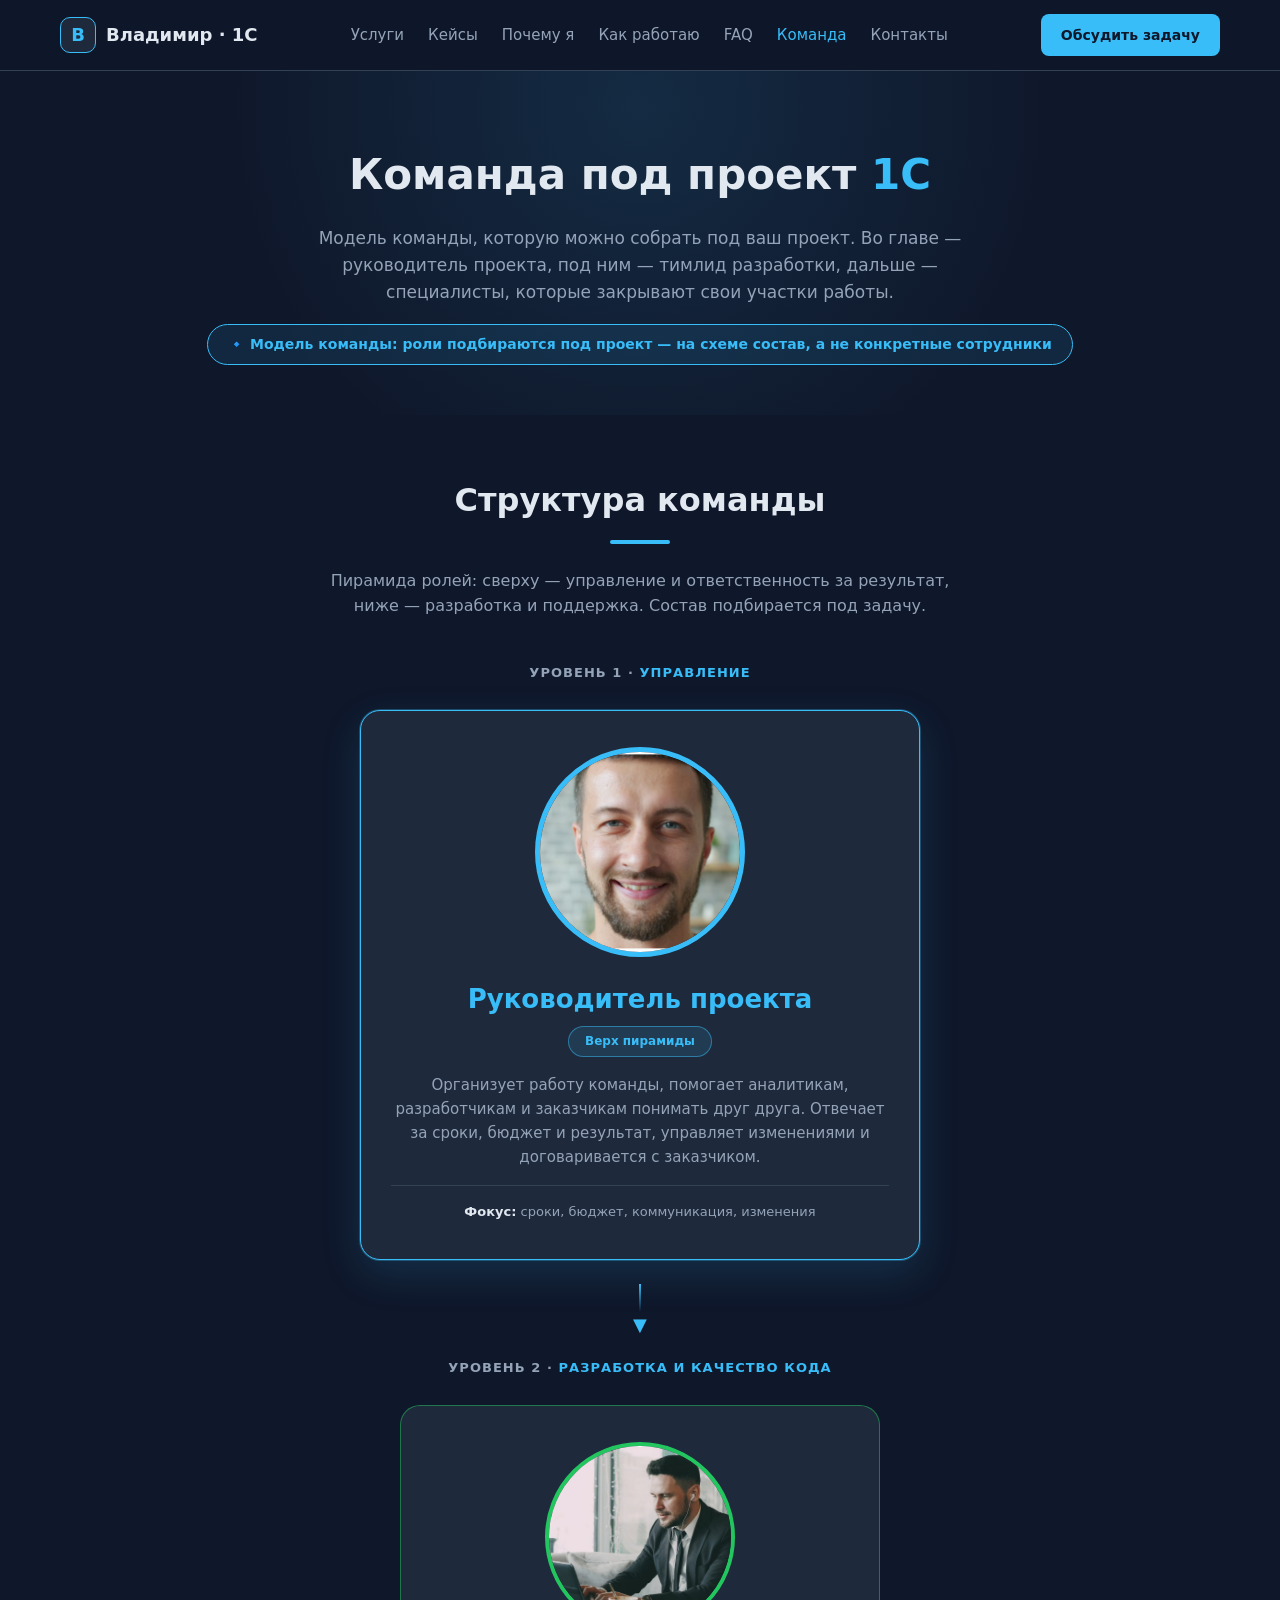
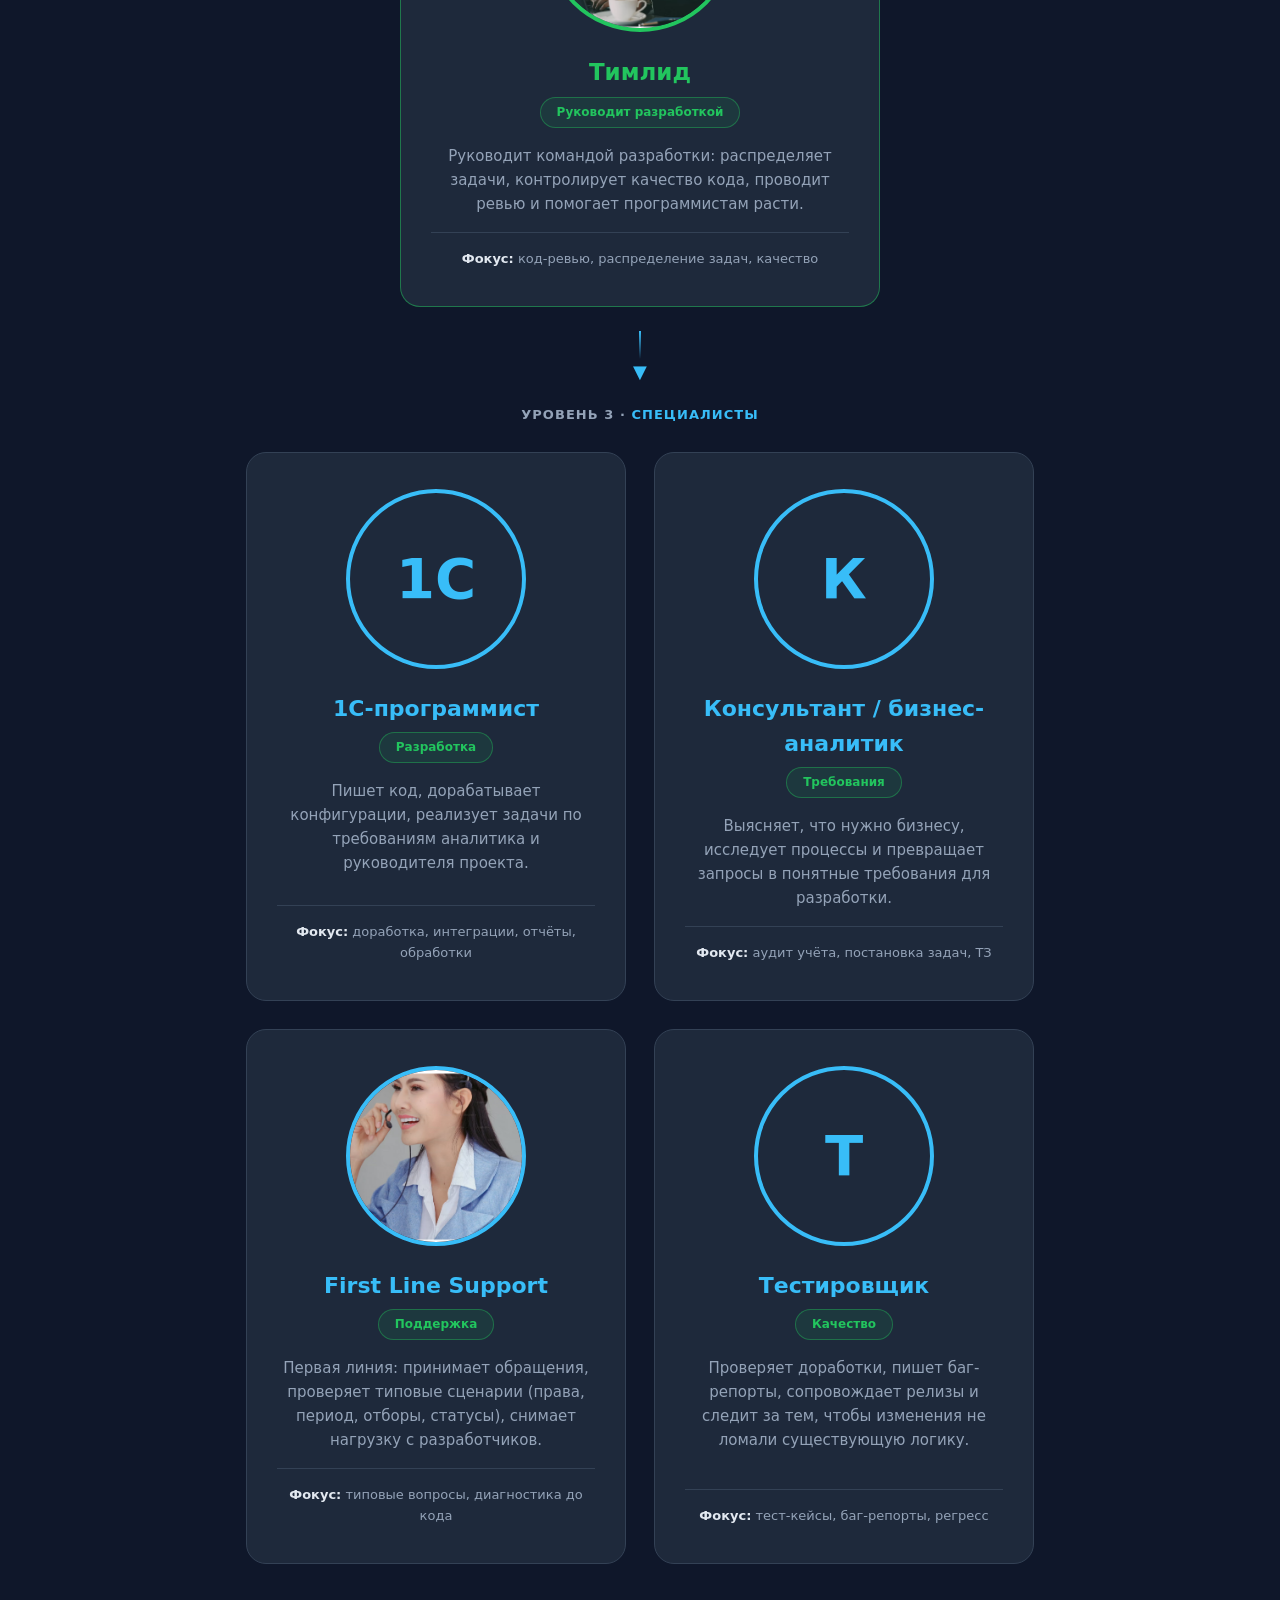
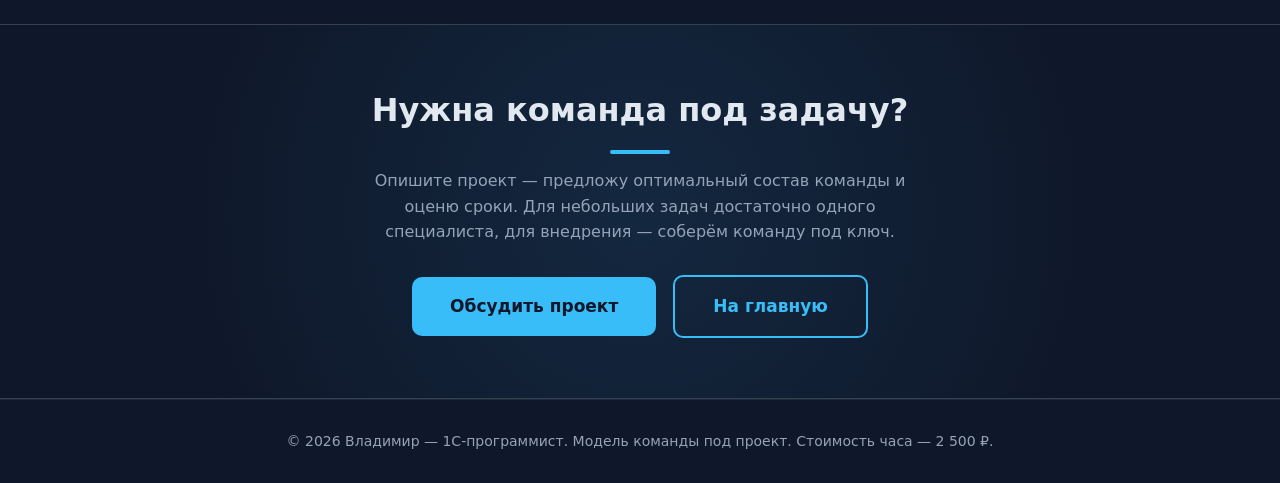
==== commit b4dd6900: "Add cases block, open team.html for indexing, update sitemap/robots, photo placeholders, docs" ====
--- a/team.html
+++ b/team.html
@@ -4,8 +4,8 @@
 <meta charset="UTF-8">
 <meta name="viewport" content="width=device-width, initial-scale=1.0">
 <title>Наша команда — модель команды под проект | Владимир, 1С</title>
-<meta name="description" content="Модель команды под проект 1С: руководитель проекта, тимлид, программист, аналитик, первая линия поддержки, тестировщик. Роли-заглушки для демонстрации модели работы.">
-<meta name="robots" content="noindex, follow">
+<meta name="description" content="Модель команды под проект 1С: руководитель проекта, тимлид, программист, аналитик, первая линия поддержки, тестировщик — роли и зона ответственности каждого.">
+<meta name="robots" content="index, follow">
 <link rel="canonical" href="https://qwerty-it.ru/team.html">
 
 <!-- Open Graph -->
@@ -33,6 +33,7 @@
       <button class="nav-toggle" type="button" aria-label="Меню" aria-controls="primary-nav" aria-expanded="false">☰</button>
       <ul class="nav-links" id="primary-nav">
         <li><a href="index.html#services">Услуги</a></li>
+        <li><a href="index.html#cases">Кейсы</a></li>
         <li><a href="index.html#about">Почему я</a></li>
         <li><a href="index.html#steps">Как работаю</a></li>
         <li><a href="index.html#faq">FAQ</a></li>
@@ -47,7 +48,7 @@
     <div class="container">
       <h1>Команда под проект <span>1С</span></h1>
       <p>Модель команды, которую можно собрать под ваш проект. Во главе — руководитель проекта, под ним — тимлид разработки, дальше — специалисты, которые закрывают свои участки работы.</p>
-      <div class="model-note">🔹 Модель команды под проект — роли-заглушки для демонстрации подхода</div>
+      <div class="model-note">🔹 Модель команды: роли подбираются под проект — на схеме состав, а не конкретные сотрудники</div>
     </div>
   </header>
   <section>
@@ -94,6 +95,8 @@
         <div class="pyramid-level">
 
           <div class="role-card">
+            <!-- ФОТО: положите файл в img/ и замените блок ниже на
+                 <img class="role-avatar avatar-photo" src="img/programmer.jpg" width="180" height="180" alt="1С-программист" loading="lazy" decoding="async"> -->
             <div class="role-avatar avatar-initials" aria-hidden="true">1С</div>
             <h3>1С-программист</h3>
             <span class="role-tag">Разработка</span>
@@ -102,6 +105,8 @@
           </div>
 
           <div class="role-card">
+            <!-- ФОТО: положите файл в img/ и замените блок ниже на
+                 <img class="role-avatar avatar-photo" src="img/analyst.jpg" width="180" height="180" alt="Консультант / бизнес-аналитик" loading="lazy" decoding="async"> -->
             <div class="role-avatar avatar-initials" aria-hidden="true">К</div>
             <h3>Консультант / бизнес-аналитик</h3>
             <span class="role-tag">Требования</span>
@@ -120,6 +125,8 @@
           </div>
 
           <div class="role-card">
+            <!-- ФОТО: положите файл в img/ и замените блок ниже на
+                 <img class="role-avatar avatar-photo" src="img/qa.jpg" width="180" height="180" alt="Тестировщик" loading="lazy" decoding="async"> -->
             <div class="role-avatar avatar-initials" aria-hidden="true">Т</div>
             <h3>Тестировщик</h3>
             <span class="role-tag">Качество</span>
--- a/css/style.css
+++ b/css/style.css
@@ -64,6 +64,20 @@
 .card h3{font-size:19px;margin-bottom:10px;color:var(--accent);}
 .card p{color:var(--muted);font-size:15px;}
 
+/* ---------- Главная: кейсы ---------- */
+.cases{display:grid;grid-template-columns:repeat(auto-fit,minmax(300px,1fr));gap:24px;}
+.case{background:var(--card);border:1px solid var(--border);border-radius:14px;padding:28px 26px;display:flex;flex-direction:column;gap:12px;transition:.25s;}
+.case:hover{transform:translateY(-5px);border-color:var(--accent);}
+.case-top{display:flex;align-items:center;justify-content:space-between;gap:12px;}
+.case-num{font-size:13px;font-weight:800;letter-spacing:.08em;color:var(--accent);}
+.case-tag{font-size:12px;font-weight:600;padding:4px 12px;border-radius:50px;background:rgba(56,189,248,.12);border:1px solid rgba(56,189,248,.4);color:var(--accent);}
+.case h3{font-size:19px;color:var(--text);}
+.case p{color:var(--muted);font-size:15px;}
+.case-stack{display:flex;flex-wrap:wrap;gap:8px;list-style:none;}
+.case-stack li{font-size:12px;padding:4px 12px;border-radius:50px;border:1px solid var(--border);color:var(--muted);}
+.case-result{margin-top:auto;padding-top:14px;border-top:1px solid var(--border);font-size:14px;color:var(--muted);}
+.case-result strong{color:var(--accent2);}
+
 /* ---------- Главная: «Почему я» ---------- */
 .about-wrap{display:grid;grid-template-columns:1fr 1fr;gap:50px;align-items:center;}
 .about-text p{margin-bottom:16px;color:var(--muted);font-size:16px;}
@@ -187,7 +201,7 @@
 @media(prefers-reduced-motion:reduce){
   html{scroll-behavior:auto;}
   .reveal{opacity:1;transform:none;transition:none;}
-  .card:hover,.btn:hover,.role-card:hover{transform:none;}
+  .card:hover,.btn:hover,.role-card:hover,.case:hover{transform:none;}
 }
 
 /* ---------- Страница 404 ---------- */
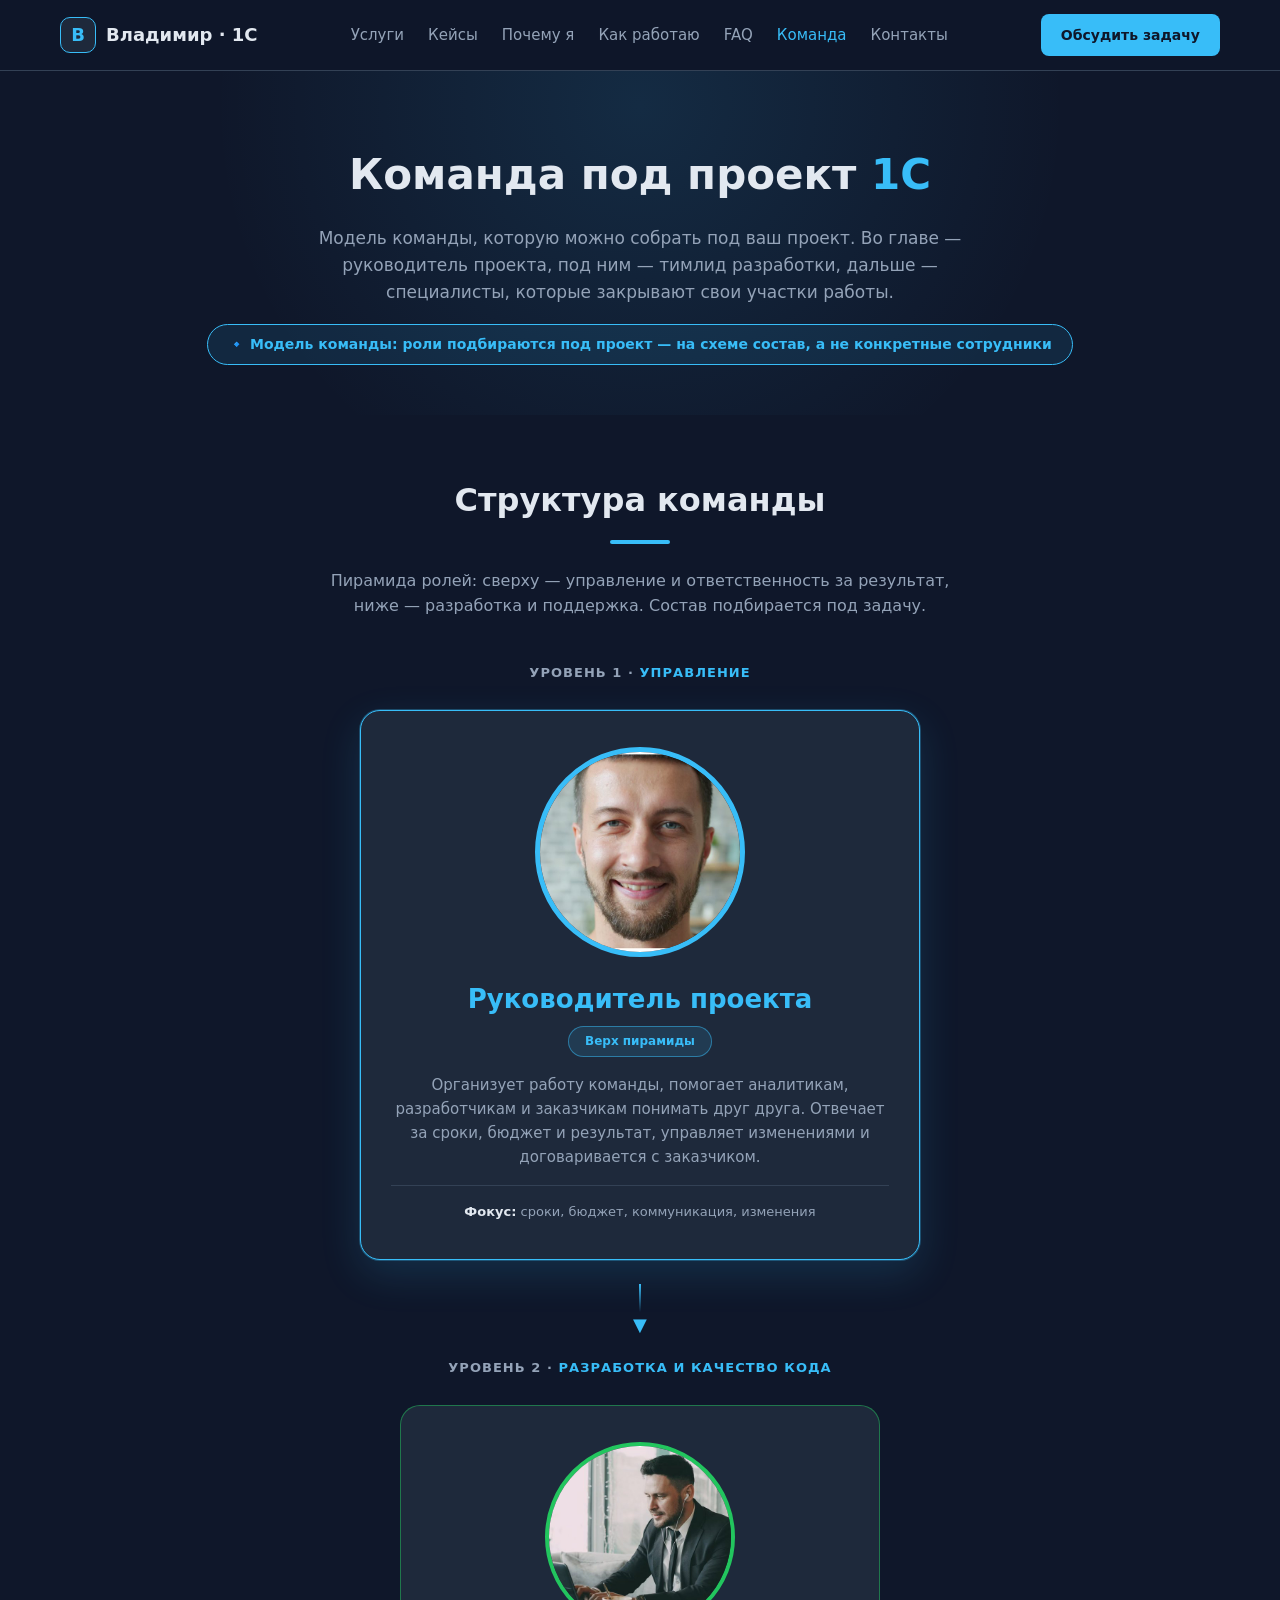
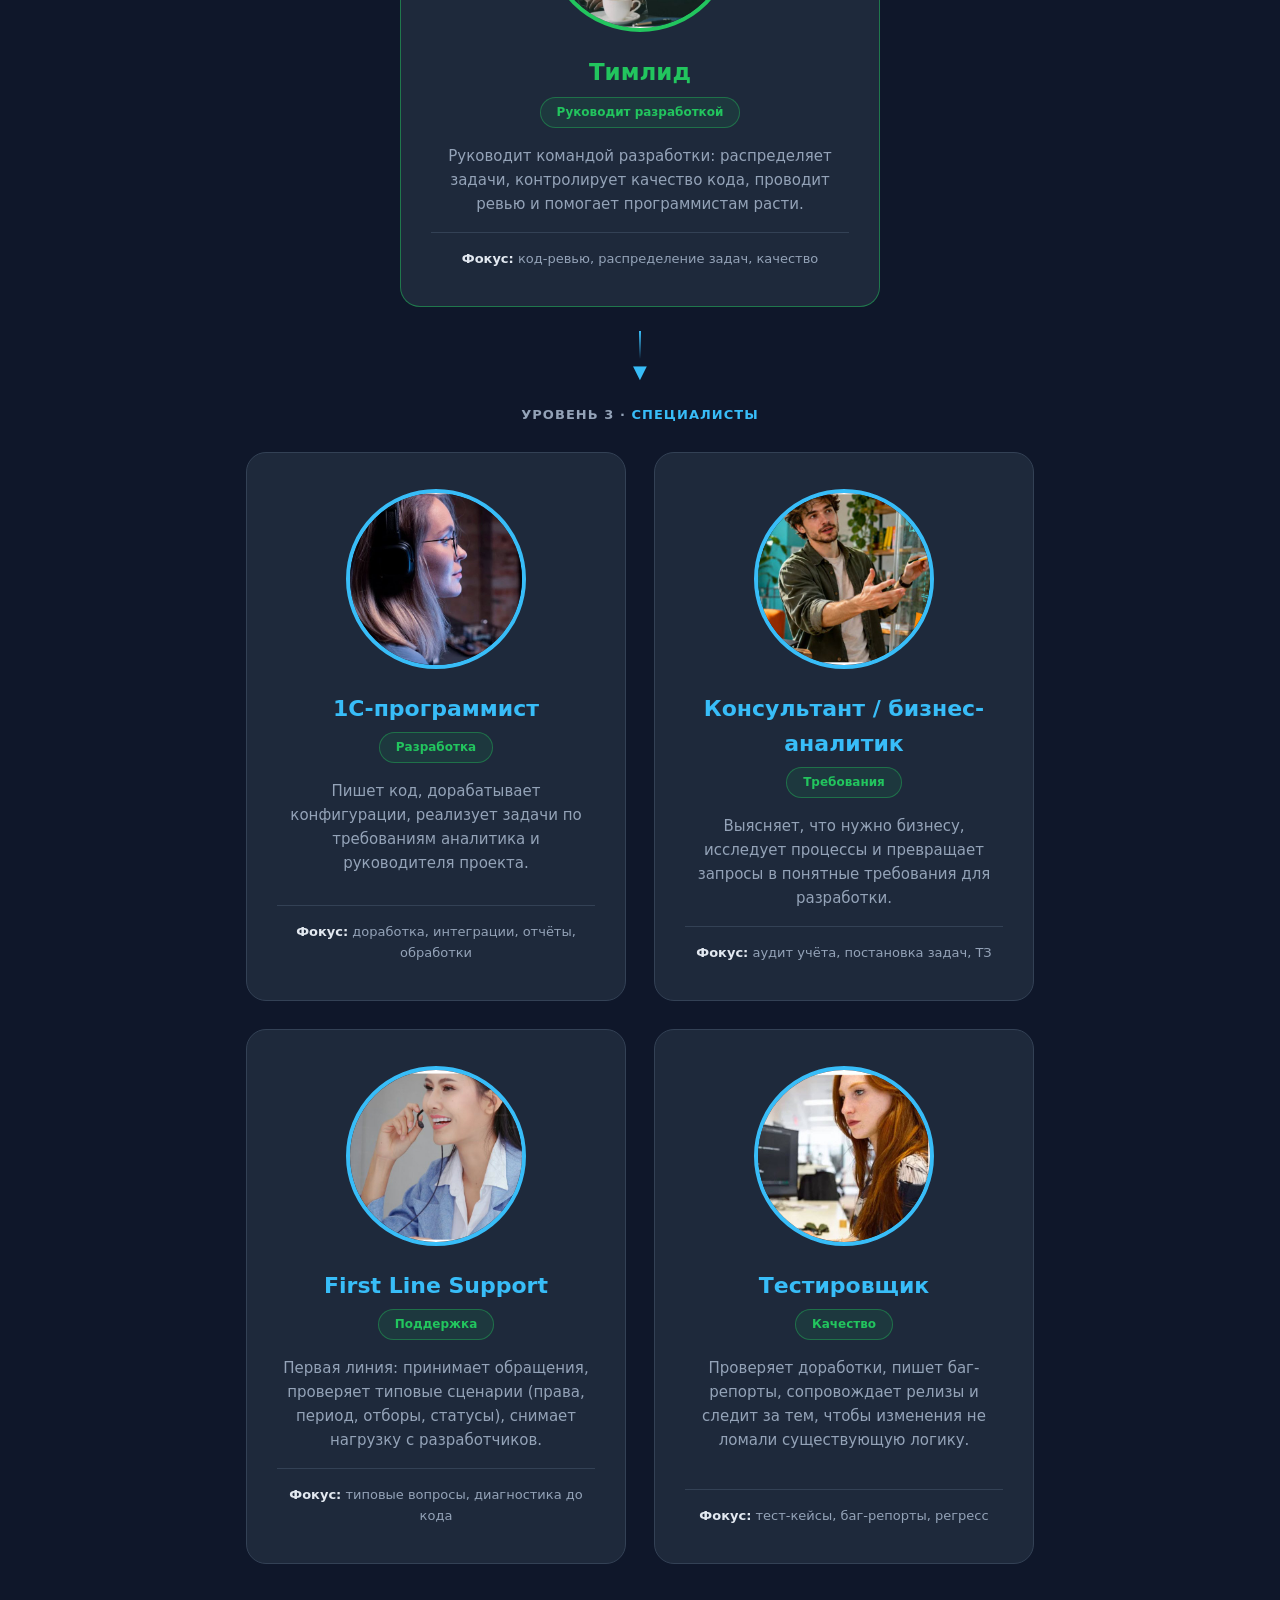
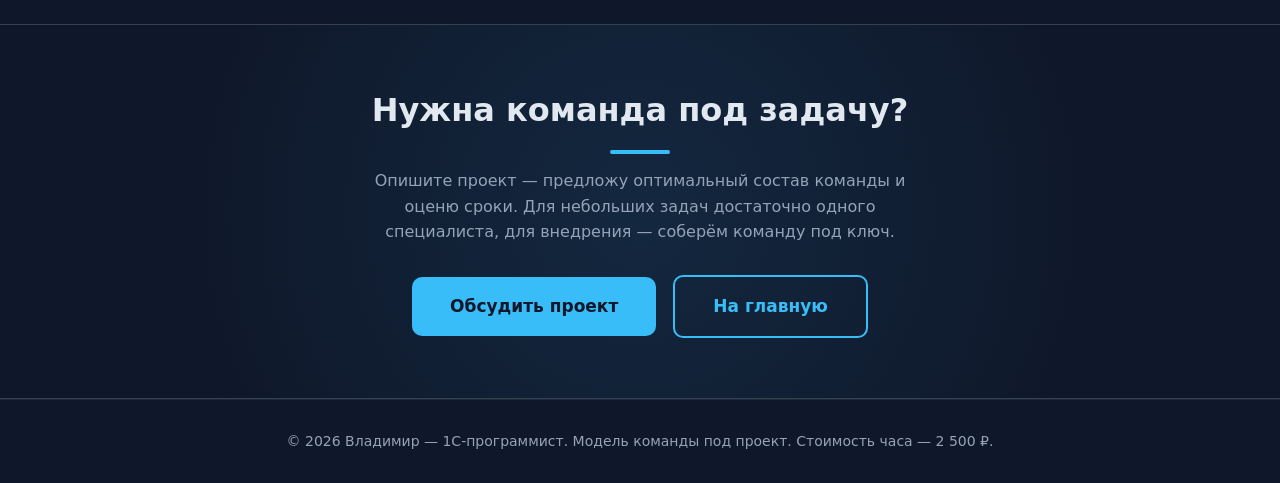
==== commit fb237c35: "Team photos: add programmer/analyst/QA avatars, unify all avatars to 512x512, add avatar build scrip" ====
--- a/team.html
+++ b/team.html
@@ -95,9 +95,8 @@
         <div class="pyramid-level">
 
           <div class="role-card">
-            <!-- ФОТО: положите файл в img/ и замените блок ниже на
-                 <img class="role-avatar avatar-photo" src="img/programmer.jpg" width="180" height="180" alt="1С-программист" loading="lazy" decoding="async"> -->
-            <div class="role-avatar avatar-initials" aria-hidden="true">1С</div>
+            <img class="role-avatar avatar-photo" src="img/programmer.jpg" width="180" height="180"
+                 alt="1С-программист" loading="lazy" decoding="async">
             <h3>1С-программист</h3>
             <span class="role-tag">Разработка</span>
             <p>Пишет код, дорабатывает конфигурации, реализует задачи по требованиям аналитика и руководителя проекта.</p>
@@ -105,9 +104,8 @@
           </div>
 
           <div class="role-card">
-            <!-- ФОТО: положите файл в img/ и замените блок ниже на
-                 <img class="role-avatar avatar-photo" src="img/analyst.jpg" width="180" height="180" alt="Консультант / бизнес-аналитик" loading="lazy" decoding="async"> -->
-            <div class="role-avatar avatar-initials" aria-hidden="true">К</div>
+            <img class="role-avatar avatar-photo" src="img/analyst.jpg" width="180" height="180"
+                 alt="Консультант / бизнес-аналитик" loading="lazy" decoding="async">
             <h3>Консультант / бизнес-аналитик</h3>
             <span class="role-tag">Требования</span>
             <p>Выясняет, что нужно бизнесу, исследует процессы и превращает запросы в понятные требования для разработки.</p>
@@ -125,9 +123,8 @@
           </div>
 
           <div class="role-card">
-            <!-- ФОТО: положите файл в img/ и замените блок ниже на
-                 <img class="role-avatar avatar-photo" src="img/qa.jpg" width="180" height="180" alt="Тестировщик" loading="lazy" decoding="async"> -->
-            <div class="role-avatar avatar-initials" aria-hidden="true">Т</div>
+            <img class="role-avatar avatar-photo" src="img/qa.jpg" width="180" height="180"
+                 alt="Тестировщик" loading="lazy" decoding="async">
             <h3>Тестировщик</h3>
             <span class="role-tag">Качество</span>
             <p>Проверяет доработки, пишет баг-репорты, сопровождает релизы и следит за тем, чтобы изменения не ломали существующую логику.</p>
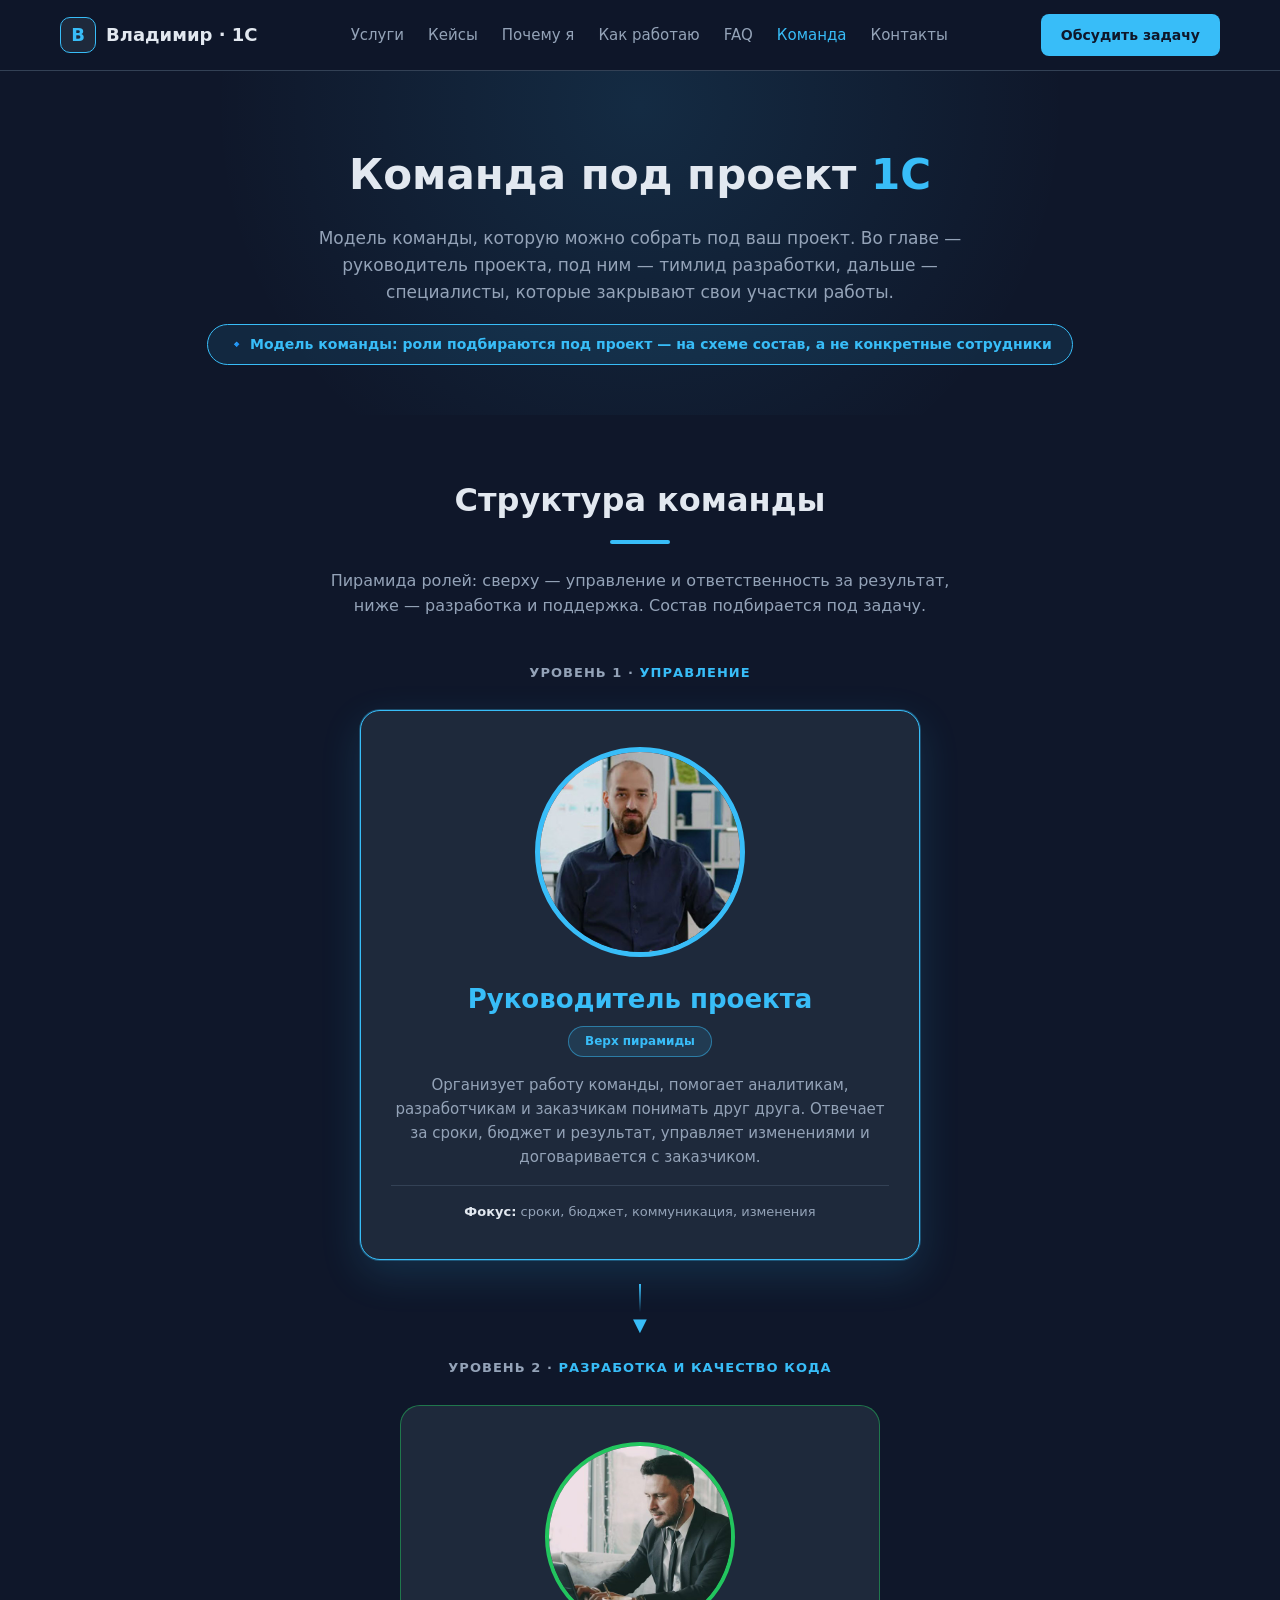
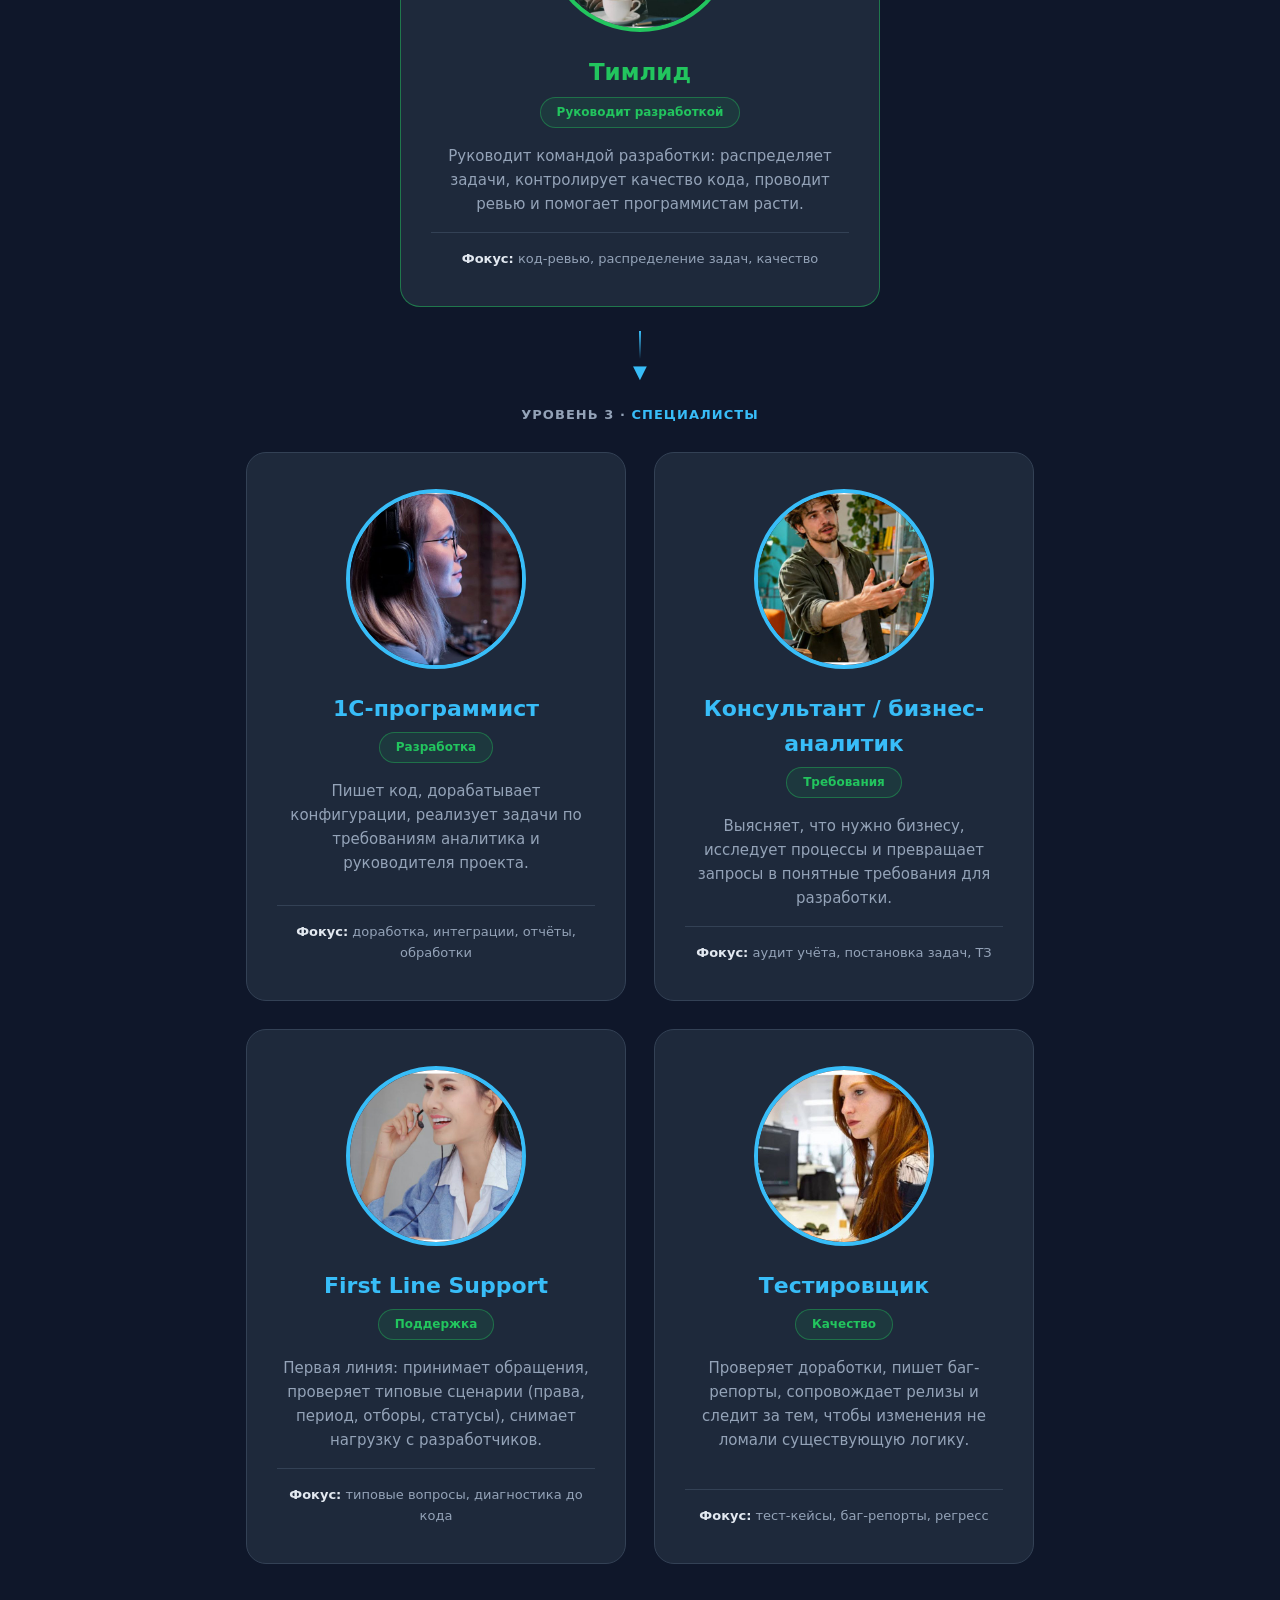
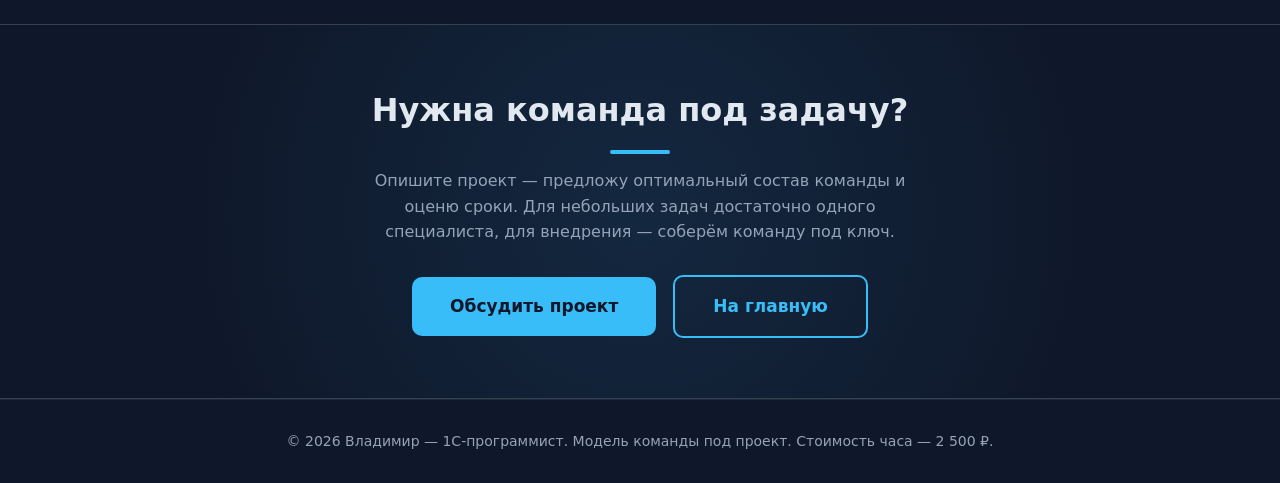
==== commit 93313e8f: "Add cache-busting version to avatar URLs so replaced photos appear immediately" ====
--- a/team.html
+++ b/team.html
@@ -63,7 +63,7 @@
         <div class="pyramid-level">
           <div class="role-card lead">
             <img class="role-avatar avatar-photo"
-                 src="img/pm.jpg" width="210" height="210"
+                 src="img/pm.jpg?v=2" width="210" height="210"
                  alt="Руководитель проекта" loading="lazy" decoding="async">
             <h3>Руководитель проекта</h3>
             <span class="role-tag">Верх пирамиды</span>
@@ -79,7 +79,7 @@
         <div class="pyramid-level">
           <div class="role-card second">
             <img class="role-avatar avatar-photo"
-                 src="img/teamlead.jpg" width="190" height="190"
+                 src="img/teamlead.jpg?v=2" width="190" height="190"
                  alt="Тимлид" loading="lazy" decoding="async">
             <h3>Тимлид</h3>
             <span class="role-tag">Руководит разработкой</span>
@@ -95,7 +95,7 @@
         <div class="pyramid-level">
 
           <div class="role-card">
-            <img class="role-avatar avatar-photo" src="img/programmer.jpg" width="180" height="180"
+            <img class="role-avatar avatar-photo" src="img/programmer.jpg?v=2" width="180" height="180"
                  alt="1С-программист" loading="lazy" decoding="async">
             <h3>1С-программист</h3>
             <span class="role-tag">Разработка</span>
@@ -104,7 +104,7 @@
           </div>
 
           <div class="role-card">
-            <img class="role-avatar avatar-photo" src="img/analyst.jpg" width="180" height="180"
+            <img class="role-avatar avatar-photo" src="img/analyst.jpg?v=2" width="180" height="180"
                  alt="Консультант / бизнес-аналитик" loading="lazy" decoding="async">
             <h3>Консультант / бизнес-аналитик</h3>
             <span class="role-tag">Требования</span>
@@ -114,7 +114,7 @@
 
           <div class="role-card">
             <img class="role-avatar avatar-photo"
-                 src="img/support.jpg" width="180" height="180"
+                 src="img/support.jpg?v=2" width="180" height="180"
                  alt="Специалист первой линии поддержки" loading="lazy" decoding="async">
             <h3>First Line Support</h3>
             <span class="role-tag">Поддержка</span>
@@ -123,7 +123,7 @@
           </div>
 
           <div class="role-card">
-            <img class="role-avatar avatar-photo" src="img/qa.jpg" width="180" height="180"
+            <img class="role-avatar avatar-photo" src="img/qa.jpg?v=2" width="180" height="180"
                  alt="Тестировщик" loading="lazy" decoding="async">
             <h3>Тестировщик</h3>
             <span class="role-tag">Качество</span>
